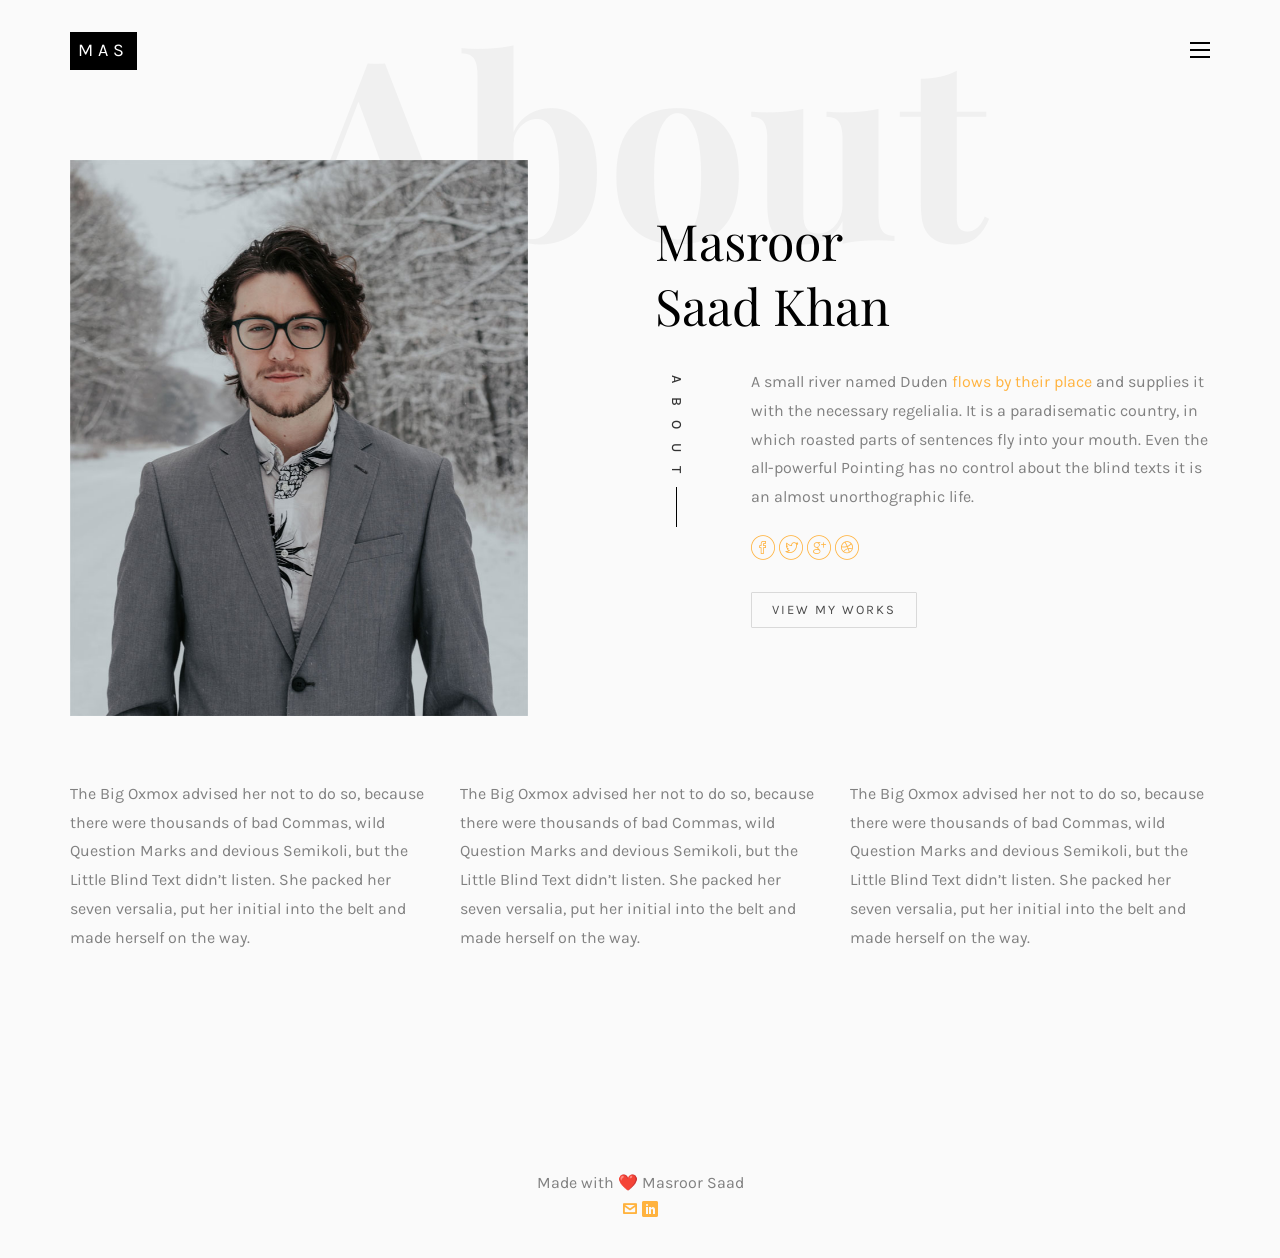
==== about.html @ 81127fff "message" ====
<!DOCTYPE HTML>
<html>
	<head>
	<meta charset="utf-8">
	<meta http-equiv="X-UA-Compatible" content="IE=edge">
	<title>Masroor Portfolio</title>
	<meta name="viewport" content="width=device-width, initial-scale=1">
	<meta name="description" content="" />
	<meta name="keywords" content="" />
	<meta name="author" content="" />

  <!-- Facebook and Twitter integration -->
	<meta property="og:title" content=""/>
	<meta property="og:image" content=""/>
	<meta property="og:url" content=""/>
	<meta property="og:site_name" content=""/>
	<meta property="og:description" content=""/>
	<meta name="twitter:title" content="" />
	<meta name="twitter:image" content="" />
	<meta name="twitter:url" content="" />
	<meta name="twitter:card" content="" />

	<!-- Place favicon.ico and apple-touch-icon.png in the root directory -->
	<link rel="shortcut icon" href="favicon.ico">

	<link href="https://fonts.googleapis.com/css?family=Karla:400,700" rel="stylesheet">
	<link href="https://fonts.googleapis.com/css?family=Playfair+Display:400,400i,700" rel="stylesheet">
	
	<!-- Animate.css -->
	<link rel="stylesheet" href="css/animate.css">
	<!-- Icomoon Icon Fonts-->
	<link rel="stylesheet" href="css/icomoon.css">
	<!-- Bootstrap  -->
	<link rel="stylesheet" href="css/bootstrap.css">
	<!-- Owl Carousel -->
	<link rel="stylesheet" href="css/owl.carousel.min.css">
	<link rel="stylesheet" href="css/owl.theme.default.min.css">
	<!-- Magnific Popup -->
	<link rel="stylesheet" href="css/magnific-popup.css">

	<link rel="stylesheet" href="css/style.css">


	<!-- Modernizr JS -->
	<script src="js/modernizr-2.6.2.min.js"></script>
	<!-- FOR IE9 below -->
	<!--[if lt IE 9]>
	<script src="js/respond.min.js"></script>
	<![endif]-->

	</head>
	<body>

	<my-navbar></my-navbar>


	
	<div id="colorlib-page">

		<div id="colorlib-about">
			<div class="container">
				<div class="row text-center">
					<h2 class="bold">About</h2>
				</div>
				<div class="row row-padded-bottom">
					<div class="col-md-5 animate-box">
						<img class="img-responsive about-img" src="images/about.jpg" alt="html5 bootstrap template by colorlib.com">
					</div>
					<div class="col-md-6 col-md-push-1 animate-box">
						<div class="about-desc">
							<h2><span>Masroor</span><span>Saad Khan</span></h2>
							<div class="desc">
								<div class="rotate">
									<h2 class="heading">About</h2>
								</div>
								<p>A small river named Duden <a href="#">flows by their place</a> and supplies it with the necessary regelialia. It is a paradisematic country, in which roasted parts of sentences fly into your mouth. Even the all-powerful Pointing has no control about the blind texts it is an almost unorthographic life.</p>
								<p class="colorlib-social-icons">
									<a href="#"><i class="icon-facebook4"></i></a>
									<a href="#"><i class="icon-twitter3"></i></a>
									<a href="#"><i class="icon-googleplus"></i></a>
									<a href="#"><i class="icon-dribbble2"></i></a>
								</p>
								<p><a href="work.html" class="btn btn-primary btn-outline">View My Works</a></p>
							</div>
						</div>
					</div>
				</div>
				<div class="row">
					<div class="col-md-4 animate-box">
						<p>The Big Oxmox advised her not to do so, because there were thousands of bad Commas, wild Question Marks and devious Semikoli, but the Little Blind Text didn’t listen. She packed her seven versalia, put her initial into the belt and made herself on the way.</p>
					</div>
					<div class="col-md-4 animate-box">
						<p>The Big Oxmox advised her not to do so, because there were thousands of bad Commas, wild Question Marks and devious Semikoli, but the Little Blind Text didn’t listen. She packed her seven versalia, put her initial into the belt and made herself on the way.</p>
					</div>
					<div class="col-md-4 animate-box">
						<p>The Big Oxmox advised her not to do so, because there were thousands of bad Commas, wild Question Marks and devious Semikoli, but the Little Blind Text didn’t listen. She packed her seven versalia, put her initial into the belt and made herself on the way.</p>
					</div>
				</div>
			</div>
		</div>


	
	</div>
	<my-footer></my-footer>

	<!-- jQuery -->
	<script src="js/jquery.min.js"></script>
	<!-- jQuery Easing -->
	<script src="js/jquery.easing.1.3.js"></script>
	<!-- Bootstrap -->
	<script src="js/bootstrap.min.js"></script>
	<!-- Waypoints -->
	<script src="js/jquery.waypoints.min.js"></script>
	<!-- Owl Carousel -->
	<script src="js/owl.carousel.min.js"></script>
	<!-- Magnific Popup -->
	<script src="js/jquery.magnific-popup.min.js"></script>
	<script src="js/magnific-popup-options.js"></script>

	<!-- Main JS (Do not remove) -->
	<script src="js/main.js"></script>
	<script src="js/footer.js"></script>
	<script src="js/navbar.js"></script>

	</body>
</html>
---- css/icomoon.css ----
@font-face {
  font-family: 'icomoon';
  src:  url('fonts/icomoon.eot?tmere9');
  src:  url('fonts/icomoon.eot?tmere9#iefix') format('embedded-opentype'),
    url('fonts/icomoon.ttf?tmere9') format('truetype'),
    url('fonts/icomoon.woff?tmere9') format('woff'),
    url('fonts/icomoon.svg?tmere9#icomoon') format('svg');
  font-weight: normal;
  font-style: normal;
}

[class^="icon-"], [class*=" icon-"] {
  /* use !important to prevent issues with browser extensions that change fonts */
  font-family: 'icomoon' !important;
  speak: none;
  font-style: normal;
  font-weight: normal;
  font-variant: normal;
  text-transform: none;
  line-height: 1;

  /* Better Font Rendering =========== */
  -webkit-font-smoothing: antialiased;
  -moz-osx-font-smoothing: grayscale;
}

.icon-activity:before {
  content: "\e900";
}
.icon-airplay:before {
  content: "\e901";
}
.icon-alert-circle:before {
  content: "\e902";
}
.icon-alert-octagon:before {
  content: "\e903";
}
.icon-alert-triangle:before {
  content: "\e904";
}
.icon-align-center:before {
  content: "\e905";
}
.icon-align-justify:before {
  content: "\e906";
}
.icon-align-left:before {
  content: "\e907";
}
.icon-align-right:before {
  content: "\e908";
}
.icon-anchor:before {
  content: "\e909";
}
.icon-aperture:before {
  content: "\e90a";
}
.icon-arrow-down3:before {
  content: "\e90b";
}
.icon-arrow-down-circle:before {
  content: "\e90c";
}
.icon-arrow-down-left3:before {
  content: "\e90d";
}
.icon-arrow-down-right3:before {
  content: "\e90e";
}
.icon-arrow-left3:before {
  content: "\e90f";
}
.icon-arrow-left-circle:before {
  content: "\e910";
}
.icon-arrow-right3:before {
  content: "\e911";
}
.icon-arrow-right-circle:before {
  content: "\e912";
}
.icon-arrow-up3:before {
  content: "\e913";
}
.icon-arrow-up-circle:before {
  content: "\e914";
}
.icon-arrow-up-left3:before {
  content: "\e915";
}
.icon-arrow-up-right3:before {
  content: "\e916";
}
.icon-at-sign:before {
  content: "\e917";
}
.icon-award:before {
  content: "\e918";
}
.icon-bar-chart:before {
  content: "\e919";
}
.icon-bar-chart-2:before {
  content: "\e91a";
}
.icon-battery:before {
  content: "\e91b";
}
.icon-battery-charging:before {
  content: "\e91c";
}
.icon-bell2:before {
  content: "\e91d";
}
.icon-bell-off:before {
  content: "\e91e";
}
.icon-bluetooth:before {
  content: "\e91f";
}
.icon-bold2:before {
  content: "\e920";
}
.icon-book2:before {
  content: "\e921";
}
.icon-book-open:before {
  content: "\e922";
}
.icon-bookmark2:before {
  content: "\e923";
}
.icon-box:before {
  content: "\e924";
}
.icon-briefcase2:before {
  content: "\e925";
}
.icon-calendar2:before {
  content: "\e926";
}
.icon-camera2:before {
  content: "\e927";
}
.icon-camera-off:before {
  content: "\e928";
}
.icon-cast:before {
  content: "\e929";
}
.icon-check:before {
  content: "\e92a";
}
.icon-check-circle:before {
  content: "\e92b";
}
.icon-check-square:before {
  content: "\e92c";
}
.icon-chevron-down:before {
  content: "\e92d";
}
.icon-chevron-left:before {
  content: "\e92e";
}
.icon-chevron-right:before {
  content: "\e92f";
}
.icon-chevron-up:before {
  content: "\e930";
}
.icon-chevrons-down:before {
  content: "\e931";
}
.icon-chevrons-left:before {
  content: "\e932";
}
.icon-chevrons-right:before {
  content: "\e933";
}
.icon-chevrons-up:before {
  content: "\e934";
}
.icon-chrome2:before {
  content: "\e935";
}
.icon-circle:before {
  content: "\e936";
}
.icon-clipboard2:before {
  content: "\e937";
}
.icon-clock3:before {
  content: "\e938";
}
.icon-cloud2:before {
  content: "\e939";
}
.icon-cloud-drizzle:before {
  content: "\e93a";
}
.icon-cloud-lightning:before {
  content: "\e93b";
}
.icon-cloud-off:before {
  content: "\e93c";
}
.icon-cloud-rain:before {
  content: "\e93d";
}
.icon-cloud-snow:before {
  content: "\e93e";
}
.icon-code:before {
  content: "\e93f";
}
.icon-codepen2:before {
  content: "\e940";
}
.icon-command2:before {
  content: "\e941";
}
.icon-compass3:before {
  content: "\e942";
}
.icon-copy2:before {
  content: "\e943";
}
.icon-corner-down-left:before {
  content: "\e944";
}
.icon-corner-down-right:before {
  content: "\e945";
}
.icon-corner-left-down:before {
  content: "\e946";
}
.icon-corner-left-up:before {
  content: "\e947";
}
.icon-corner-right-down:before {
  content: "\e948";
}
.icon-corner-right-up:before {
  content: "\e949";
}
.icon-corner-up-left:before {
  content: "\e94a";
}
.icon-corner-up-right:before {
  content: "\e94b";
}
.icon-cpu:before {
  content: "\e94c";
}
.icon-credit-card2:before {
  content: "\e94d";
}
.icon-crop2:before {
  content: "\e94e";
}
.icon-crosshair:before {
  content: "\e94f";
}
.icon-database2:before {
  content: "\e950";
}
.icon-delete:before {
  content: "\e951";
}
.icon-disc:before {
  content: "\e952";
}
.icon-dollar-sign:before {
  content: "\e953";
}
.icon-download4:before {
  content: "\e954";
}
.icon-download-cloud:before {
  content: "\e955";
}
.icon-droplet2:before {
  content: "\e956";
}
.icon-edit:before {
  content: "\e957";
}
.icon-edit-2:before {
  content: "\e958";
}
.icon-edit-3:before {
  content: "\e959";
}
.icon-external-link:before {
  content: "\e95a";
}
.icon-eye2:before {
  content: "\e95b";
}
.icon-eye-off:before {
  content: "\e95c";
}
.icon-facebook3:before {
  content: "\e95d";
}
.icon-fast-forward:before {
  content: "\e95e";
}
.icon-feather:before {
  content: "\e95f";
}
.icon-file:before {
  content: "\e960";
}
.icon-file-minus:before {
  content: "\e961";
}
.icon-file-plus:before {
  content: "\e962";
}
.icon-file-text3:before {
  content: "\e963";
}
.icon-film2:before {
  content: "\e964";
}
.icon-filter2:before {
  content: "\e965";
}
.icon-flag2:before {
  content: "\e966";
}
.icon-folder2:before {
  content: "\e967";
}
.icon-folder-minus2:before {
  content: "\e968";
}
.icon-folder-plus2:before {
  content: "\e969";
}
.icon-git-branch:before {
  content: "\e96a";
}
.icon-git-commit:before {
  content: "\e96b";
}
.icon-git-merge:before {
  content: "\e96c";
}
.icon-git-pull-request:before {
  content: "\e96d";
}
.icon-github2:before {
  content: "\e96e";
}
.icon-gitlab:before {
  content: "\e96f";
}
.icon-globe:before {
  content: "\e970";
}
.icon-grid:before {
  content: "\e971";
}
.icon-hard-drive:before {
  content: "\e972";
}
.icon-hash:before {
  content: "\e973";
}
.icon-headphones2:before {
  content: "\e974";
}
.icon-heart2:before {
  content: "\e975";
}
.icon-help-circle:before {
  content: "\e976";
}
.icon-home4:before {
  content: "\e977";
}
.icon-image2:before {
  content: "\e978";
}
.icon-inbox:before {
  content: "\e979";
}
.icon-info2:before {
  content: "\e97a";
}
.icon-instagram2:before {
  content: "\e97b";
}
.icon-italic2:before {
  content: "\e97c";
}
.icon-layers:before {
  content: "\e97d";
}
.icon-layout:before {
  content: "\e97e";
}
.icon-life-buoy:before {
  content: "\e97f";
}
.icon-link2:before {
  content: "\e980";
}
.icon-link-2:before {
  content: "\e981";
}
.icon-linkedin3:before {
  content: "\e982";
}
.icon-list3:before {
  content: "\e983";
}
.icon-loader:before {
  content: "\e984";
}
.icon-lock2:before {
  content: "\e985";
}
.icon-log-in:before {
  content: "\e986";
}
.icon-log-out:before {
  content: "\e987";
}
.icon-mail5:before {
  content: "\e988";
}
.icon-map3:before {
  content: "\e989";
}
.icon-map-pin:before {
  content: "\e98a";
}
.icon-maximize:before {
  content: "\e98b";
}
.icon-maximize-2:before {
  content: "\e98c";
}
.icon-menu5:before {
  content: "\e98d";
}
.icon-message-circle:before {
  content: "\e98e";
}
.icon-message-square:before {
  content: "\e98f";
}
.icon-mic2:before {
  content: "\e990";
}
.icon-mic-off:before {
  content: "\e991";
}
.icon-minimize:before {
  content: "\e992";
}
.icon-minimize-2:before {
  content: "\e993";
}
.icon-minus2:before {
  content: "\e994";
}
.icon-minus-circle:before {
  content: "\e995";
}
.icon-minus-square:before {
  content: "\e996";
}
.icon-monitor:before {
  content: "\e997";
}
.icon-moon:before {
  content: "\e998";
}
.icon-more-horizontal:before {
  content: "\e999";
}
.icon-more-vertical:before {
  content: "\e99a";
}
.icon-move:before {
  content: "\e99b";
}
.icon-music2:before {
  content: "\e99c";
}
.icon-navigation:before {
  content: "\e99d";
}
.icon-navigation-2:before {
  content: "\e99e";
}
.icon-octagon:before {
  content: "\e99f";
}
.icon-package:before {
  content: "\e9a0";
}
.icon-paperclip:before {
  content: "\e9a1";
}
.icon-pause3:before {
  content: "\e9a2";
}
.icon-pause-circle:before {
  content: "\e9a3";
}
.icon-percent:before {
  content: "\e9a4";
}
.icon-phone2:before {
  content: "\e9a5";
}
.icon-phone-call:before {
  content: "\e9a6";
}
.icon-phone-forwarded:before {
  content: "\e9a7";
}
.icon-phone-incoming:before {
  content: "\e9a8";
}
.icon-phone-missed:before {
  content: "\e9a9";
}
.icon-phone-off:before {
  content: "\e9aa";
}
.icon-phone-outgoing:before {
  content: "\e9ab";
}
.icon-pie-chart2:before {
  content: "\e9ac";
}
.icon-play4:before {
  content: "\e9ad";
}
.icon-play-circle:before {
  content: "\e9ae";
}
.icon-plus2:before {
  content: "\e9af";
}
.icon-plus-circle:before {
  content: "\e9b0";
}
.icon-plus-square:before {
  content: "\e9b1";
}
.icon-pocket:before {
  content: "\e9b2";
}
.icon-power2:before {
  content: "\e9b3";
}
.icon-printer2:before {
  content: "\e9b4";
}
.icon-radio:before {
  content: "\e9b5";
}
.icon-refresh-ccw:before {
  content: "\e9b6";
}
.icon-refresh-cw:before {
  content: "\e9b7";
}
.icon-repeat:before {
  content: "\e9b8";
}
.icon-rewind:before {
  content: "\e9b9";
}
.icon-rotate-ccw:before {
  content: "\e9ba";
}
.icon-rotate-cw:before {
  content: "\e9bb";
}
.icon-rss3:before {
  content: "\e9bc";
}
.icon-save:before {
  content: "\e9bd";
}
.icon-scissors2:before {
  content: "\e9be";
}
.icon-search2:before {
  content: "\e9bf";
}
.icon-send:before {
  content: "\e9c0";
}
.icon-server:before {
  content: "\e9c1";
}
.icon-settings:before {
  content: "\e9c2";
}
.icon-share3:before {
  content: "\e9c3";
}
.icon-share-2:before {
  content: "\e9c4";
}
.icon-shield2:before {
  content: "\e9c5";
}
.icon-shield-off:before {
  content: "\e9c6";
}
.icon-shopping-bag:before {
  content: "\e9c7";
}
.icon-shopping-cart:before {
  content: "\e9c8";
}
.icon-shuffle2:before {
  content: "\e9c9";
}
.icon-sidebar:before {
  content: "\e9ca";
}
.icon-skip-back:before {
  content: "\e9cb";
}
.icon-skip-forward:before {
  content: "\e9cc";
}
.icon-slack:before {
  content: "\e9cd";
}
.icon-slash:before {
  content: "\e9ce";
}
.icon-sliders:before {
  content: "\e9cf";
}
.icon-smartphone:before {
  content: "\e9d0";
}
.icon-speaker:before {
  content: "\e9d1";
}
.icon-square:before {
  content: "\e9d2";
}
.icon-star:before {
  content: "\e9d3";
}
.icon-stop-circle:before {
  content: "\e9d4";
}
.icon-sun2:before {
  content: "\e9d5";
}
.icon-sunrise:before {
  content: "\e9d6";
}
.icon-sunset:before {
  content: "\e9d7";
}
.icon-tablet2:before {
  content: "\e9d8";
}
.icon-tag:before {
  content: "\e9d9";
}
.icon-target2:before {
  content: "\e9da";
}
.icon-terminal2:before {
  content: "\e9db";
}
.icon-thermometer:before {
  content: "\e9dc";
}
.icon-thumbs-down:before {
  content: "\e9dd";
}
.icon-thumbs-up:before {
  content: "\e9de";
}
.icon-toggle-left:before {
  content: "\e9df";
}
.icon-toggle-right:before {
  content: "\e9e0";
}
.icon-trash:before {
  content: "\e9e1";
}
.icon-trash-2:before {
  content: "\e9e2";
}
.icon-trending-down:before {
  content: "\e9e3";
}
.icon-trending-up:before {
  content: "\e9e4";
}
.icon-triangle:before {
  content: "\e9e5";
}
.icon-truck2:before {
  content: "\e9e6";
}
.icon-tv2:before {
  content: "\e9e7";
}
.icon-twitter2:before {
  content: "\e9e8";
}
.icon-type:before {
  content: "\e9e9";
}
.icon-umbrella:before {
  content: "\e9ea";
}
.icon-underline2:before {
  content: "\e9eb";
}
.icon-unlock:before {
  content: "\e9ec";
}
.icon-upload4:before {
  content: "\e9ed";
}
.icon-upload-cloud:before {
  content: "\e9ee";
}
.icon-user2:before {
  content: "\e9ef";
}
.icon-user-check2:before {
  content: "\e9f0";
}
.icon-user-minus2:before {
  content: "\e9f1";
}
.icon-user-plus2:before {
  content: "\e9f2";
}
.icon-user-x:before {
  content: "\e9f3";
}
.icon-users2:before {
  content: "\e9f4";
}
.icon-video:before {
  content: "\e9f5";
}
.icon-video-off:before {
  content: "\e9f6";
}
.icon-voicemail:before {
  content: "\e9f7";
}
.icon-volume:before {
  content: "\e9f8";
}
.icon-volume-1:before {
  content: "\e9f9";
}
.icon-volume-2:before {
  content: "\e9fa";
}
.icon-volume-x:before {
  content: "\e9fb";
}
.icon-watch:before {
  content: "\e9fc";
}
.icon-wifi:before {
  content: "\e9fd";
}
.icon-wifi-off:before {
  content: "\e9fe";
}
.icon-wind:before {
  content: "\e9ff";
}
.icon-x:before {
  content: "\ea00";
}
.icon-x-circle:before {
  content: "\ea01";
}
.icon-x-square:before {
  content: "\ea02";
}
.icon-zap:before {
  content: "\ea03";
}
.icon-zap-off:before {
  content: "\ea04";
}
.icon-zoom-in2:before {
  content: "\ea05";
}
.icon-zoom-out2:before {
  content: "\ea06";
}
.icon-times:before {
  content: "\ea07";
}
.icon-tick:before {
  content: "\ea08";
}
.icon-plus3:before {
  content: "\ea09";
}
.icon-minus3:before {
  content: "\ea0a";
}
.icon-equals:before {
  content: "\ea0b";
}
.icon-divide:before {
  content: "\ea0c";
}
.icon-chevron-right2:before {
  content: "\ea0d";
}
.icon-chevron-left2:before {
  content: "\ea0e";
}
.icon-arrow-right-thick:before {
  content: "\ea0f";
}
.icon-arrow-left-thick:before {
  content: "\ea10";
}
.icon-th-small:before {
  content: "\ea11";
}
.icon-th-menu:before {
  content: "\ea12";
}
.icon-th-list:before {
  content: "\ea13";
}
.icon-th-large:before {
  content: "\ea14";
}
.icon-home5:before {
  content: "\ea15";
}
.icon-arrow-forward:before {
  content: "\ea16";
}
.icon-arrow-back:before {
  content: "\ea17";
}
.icon-rss4:before {
  content: "\ea18";
}
.icon-location3:before {
  content: "\ea19";
}
.icon-link3:before {
  content: "\ea1a";
}
.icon-image3:before {
  content: "\ea1b";
}
.icon-arrow-up-thick:before {
  content: "\ea1c";
}
.icon-arrow-down-thick:before {
  content: "\ea1d";
}
.icon-starburst:before {
  content: "\ea1e";
}
.icon-starburst-outline:before {
  content: "\ea1f";
}
.icon-star2:before {
  content: "\ea20";
}
.icon-flow-children:before {
  content: "\ea21";
}
.icon-export:before {
  content: "\ea22";
}
.icon-delete2:before {
  content: "\ea23";
}
.icon-delete-outline:before {
  content: "\ea24";
}
.icon-cloud-storage:before {
  content: "\ea25";
}
.icon-wi-fi:before {
  content: "\ea26";
}
.icon-heart3:before {
  content: "\ea27";
}
.icon-flash:before {
  content: "\ea28";
}
.icon-cancel:before {
  content: "\ea29";
}
.icon-backspace:before {
  content: "\ea2a";
}
.icon-attachment2:before {
  content: "\ea2b";
}
.icon-arrow-move:before {
  content: "\ea2c";
}
.icon-warning2:before {
  content: "\ea2d";
}
.icon-user3:before {
  content: "\ea2e";
}
.icon-radar:before {
  content: "\ea2f";
}
.icon-lock-open:before {
  content: "\ea30";
}
.icon-lock-closed:before {
  content: "\ea31";
}
.icon-location-arrow:before {
  content: "\ea32";
}
.icon-info3:before {
  content: "\ea33";
}
.icon-user-delete:before {
  content: "\ea34";
}
.icon-user-add:before {
  content: "\ea35";
}
.icon-media-pause:before {
  content: "\ea36";
}
.icon-group:before {
  content: "\ea37";
}
.icon-chart-pie:before {
  content: "\ea38";
}
.icon-chart-line:before {
  content: "\ea39";
}
.icon-chart-bar:before {
  content: "\ea3a";
}
.icon-chart-area:before {
  content: "\ea3b";
}
.icon-video2:before {
  content: "\ea3c";
}
.icon-point-of-interest:before {
  content: "\ea3d";
}
.icon-infinity:before {
  content: "\ea3e";
}
.icon-globe2:before {
  content: "\ea3f";
}
.icon-eye3:before {
  content: "\ea40";
}
.icon-cog2:before {
  content: "\ea41";
}
.icon-camera3:before {
  content: "\ea42";
}
.icon-upload5:before {
  content: "\ea43";
}
.icon-scissors3:before {
  content: "\ea44";
}
.icon-refresh:before {
  content: "\ea45";
}
.icon-pin:before {
  content: "\ea46";
}
.icon-key3:before {
  content: "\ea47";
}
.icon-info-large:before {
  content: "\ea48";
}
.icon-eject2:before {
  content: "\ea49";
}
.icon-download5:before {
  content: "\ea4a";
}
.icon-zoom:before {
  content: "\ea4b";
}
.icon-zoom-out3:before {
  content: "\ea4c";
}
.icon-zoom-in3:before {
  content: "\ea4d";
}
.icon-sort-numerically:before {
  content: "\ea4e";
}
.icon-sort-alphabetically:before {
  content: "\ea4f";
}
.icon-input-checked:before {
  content: "\ea50";
}
.icon-calender:before {
  content: "\ea51";
}
.icon-world:before {
  content: "\ea52";
}
.icon-notes:before {
  content: "\ea53";
}
.icon-code2:before {
  content: "\ea54";
}
.icon-arrow-sync:before {
  content: "\ea55";
}
.icon-arrow-shuffle:before {
  content: "\ea56";
}
.icon-arrow-repeat:before {
  content: "\ea57";
}
.icon-arrow-minimise:before {
  content: "\ea58";
}
.icon-arrow-maximise:before {
  content: "\ea59";
}
.icon-arrow-loop:before {
  content: "\ea5a";
}
.icon-anchor2:before {
  content: "\ea5b";
}
.icon-spanner:before {
  content: "\ea5c";
}
.icon-puzzle:before {
  content: "\ea5d";
}
.icon-power3:before {
  content: "\ea5e";
}
.icon-plane:before {
  content: "\ea5f";
}
.icon-pi:before {
  content: "\ea60";
}
.icon-phone3:before {
  content: "\ea61";
}
.icon-microphone:before {
  content: "\ea62";
}
.icon-media-rewind:before {
  content: "\ea63";
}
.icon-flag3:before {
  content: "\ea64";
}
.icon-adjust-brightness:before {
  content: "\ea65";
}
.icon-waves:before {
  content: "\ea66";
}
.icon-social-twitter:before {
  content: "\ea67";
}
.icon-social-facebook:before {
  content: "\ea68";
}
.icon-social-dribbble:before {
  content: "\ea69";
}
.icon-media-stop:before {
  content: "\ea6a";
}
.icon-media-record:before {
  content: "\ea6b";
}
.icon-media-play:before {
  content: "\ea6c";
}
.icon-media-fast-forward:before {
  content: "\ea6d";
}
.icon-media-eject:before {
  content: "\ea6e";
}
.icon-social-vimeo:before {
  content: "\ea6f";
}
.icon-social-tumbler:before {
  content: "\ea70";
}
.icon-social-skype:before {
  content: "\ea71";
}
.icon-social-pinterest:before {
  content: "\ea72";
}
.icon-social-linkedin:before {
  content: "\ea73";
}
.icon-social-last-fm:before {
  content: "\ea74";
}
.icon-social-github:before {
  content: "\ea75";
}
.icon-social-flickr:before {
  content: "\ea76";
}
.icon-at:before {
  content: "\ea77";
}
.icon-times-outline:before {
  content: "\ea78";
}
.icon-plus-outline:before {
  content: "\ea79";
}
.icon-minus-outline:before {
  content: "\ea7a";
}
.icon-tick-outline:before {
  content: "\ea7b";
}
.icon-th-large-outline:before {
  content: "\ea7c";
}
.icon-equals-outline:before {
  content: "\ea7d";
}
.icon-divide-outline:before {
  content: "\ea7e";
}
.icon-chevron-right-outline:before {
  content: "\ea7f";
}
.icon-chevron-left-outline:before {
  content: "\ea80";
}
.icon-arrow-right-outline:before {
  content: "\ea81";
}
.icon-arrow-left-outline:before {
  content: "\ea82";
}
.icon-th-small-outline:before {
  content: "\ea83";
}
.icon-th-menu-outline:before {
  content: "\ea84";
}
.icon-th-list-outline:before {
  content: "\ea85";
}
.icon-news:before {
  content: "\ea86";
}
.icon-home-outline:before {
  content: "\ea87";
}
.icon-arrow-up-outline:before {
  content: "\ea88";
}
.icon-arrow-forward-outline:before {
  content: "\ea89";
}
.icon-arrow-down-outline:before {
  content: "\ea8a";
}
.icon-arrow-back-outline:before {
  content: "\ea8b";
}
.icon-trash2:before {
  content: "\ea8c";
}
.icon-rss-outline:before {
  content: "\ea8d";
}
.icon-message:before {
  content: "\ea8e";
}
.icon-location-outline:before {
  content: "\ea8f";
}
.icon-link-outline:before {
  content: "\ea90";
}
.icon-image-outline:before {
  content: "\ea91";
}
.icon-export-outline:before {
  content: "\ea92";
}
.icon-cross2:before {
  content: "\ea93";
}
.icon-wi-fi-outline:before {
  content: "\ea94";
}
.icon-star-outline:before {
  content: "\ea95";
}
.icon-media-pause-outline:before {
  content: "\ea96";
}
.icon-mail6:before {
  content: "\ea97";
}
.icon-heart-outline:before {
  content: "\ea98";
}
.icon-flash-outline:before {
  content: "\ea99";
}
.icon-cancel-outline:before {
  content: "\ea9a";
}
.icon-beaker:before {
  content: "\ea9b";
}
.icon-arrow-move-outline:before {
  content: "\ea9c";
}
.icon-watch2:before {
  content: "\ea9d";
}
.icon-warning-outline:before {
  content: "\ea9e";
}
.icon-time:before {
  content: "\ea9f";
}
.icon-radar-outline:before {
  content: "\eaa0";
}
.icon-lock-open-outline:before {
  content: "\eaa1";
}
.icon-location-arrow-outline:before {
  content: "\eaa2";
}
.icon-info-outline:before {
  content: "\eaa3";
}
.icon-backspace-outline:before {
  content: "\eaa4";
}
.icon-attachment-outline:before {
  content: "\eaa5";
}
.icon-user-outline:before {
  content: "\eaa6";
}
.icon-user-delete-outline:before {
  content: "\eaa7";
}
.icon-user-add-outline:before {
  content: "\eaa8";
}
.icon-lock-closed-outline:before {
  content: "\eaa9";
}
.icon-group-outline:before {
  content: "\eaaa";
}
.icon-chart-pie-outline:before {
  content: "\eaab";
}
.icon-chart-line-outline:before {
  content: "\eaac";
}
.icon-chart-bar-outline:before {
  content: "\eaad";
}
.icon-chart-area-outline:before {
  content: "\eaae";
}
.icon-video-outline:before {
  content: "\eaaf";
}
.icon-point-of-interest-outline:before {
  content: "\eab0";
}
.icon-map4:before {
  content: "\eab1";
}
.icon-key-outline:before {
  content: "\eab2";
}
.icon-infinity-outline:before {
  content: "\eab3";
}
.icon-globe-outline:before {
  content: "\eab4";
}
.icon-eye-outline:before {
  content: "\eab5";
}
.icon-cog-outline:before {
  content: "\eab6";
}
.icon-camera-outline:before {
  content: "\eab7";
}
.icon-upload-outline:before {
  content: "\eab8";
}
.icon-support:before {
  content: "\eab9";
}
.icon-scissors-outline:before {
  content: "\eaba";
}
.icon-refresh-outline:before {
  content: "\eabb";
}
.icon-info-large-outline:before {
  content: "\eabc";
}
.icon-eject-outline:before {
  content: "\eabd";
}
.icon-download-outline:before {
  content: "\eabe";
}
.icon-battery-mid:before {
  content: "\eabf";
}
.icon-battery-low:before {
  content: "\eac0";
}
.icon-battery-high:before {
  content: "\eac1";
}
.icon-zoom-outline:before {
  content: "\eac2";
}
.icon-zoom-out-outline:before {
  content: "\eac3";
}
.icon-zoom-in-outline:before {
  content: "\eac4";
}
.icon-tag2:before {
  content: "\eac5";
}
.icon-tabs-outline:before {
  content: "\eac6";
}
.icon-pin-outline:before {
  content: "\eac7";
}
.icon-message-typing:before {
  content: "\eac8";
}
.icon-directions:before {
  content: "\eac9";
}
.icon-battery-full:before {
  content: "\eaca";
}
.icon-battery-charge:before {
  content: "\eacb";
}
.icon-pipette:before {
  content: "\eacc";
}
.icon-pencil3:before {
  content: "\eacd";
}
.icon-folder3:before {
  content: "\eace";
}
.icon-folder-delete:before {
  content: "\eacf";
}
.icon-folder-add:before {
  content: "\ead0";
}
.icon-edit2:before {
  content: "\ead1";
}
.icon-document:before {
  content: "\ead2";
}
.icon-document-delete:before {
  content: "\ead3";
}
.icon-document-add:before {
  content: "\ead4";
}
.icon-brush:before {
  content: "\ead5";
}
.icon-thumbs-up2:before {
  content: "\ead6";
}
.icon-thumbs-down2:before {
  content: "\ead7";
}
.icon-pen2:before {
  content: "\ead8";
}
.icon-sort-numerically-outline:before {
  content: "\ead9";
}
.icon-sort-alphabetically-outline:before {
  content: "\eada";
}
.icon-social-last-fm-circular:before {
  content: "\eadb";
}
.icon-social-github-circular:before {
  content: "\eadc";
}
.icon-compass4:before {
  content: "\eadd";
}
.icon-bookmark3:before {
  content: "\eade";
}
.icon-input-checked-outline:before {
  content: "\eadf";
}
.icon-code-outline:before {
  content: "\eae0";
}
.icon-calender-outline:before {
  content: "\eae1";
}
.icon-business-card:before {
  content: "\eae2";
}
.icon-arrow-up4:before {
  content: "\eae3";
}
.icon-arrow-sync-outline:before {
  content: "\eae4";
}
.icon-arrow-right4:before {
  content: "\eae5";
}
.icon-arrow-repeat-outline:before {
  content: "\eae6";
}
.icon-arrow-loop-outline:before {
  content: "\eae7";
}
.icon-arrow-left4:before {
  content: "\eae8";
}
.icon-flow-switch:before {
  content: "\eae9";
}
.icon-flow-parallel:before {
  content: "\eaea";
}
.icon-flow-merge:before {
  content: "\eaeb";
}
.icon-document-text:before {
  content: "\eaec";
}
.icon-clipboard3:before {
  content: "\eaed";
}
.icon-calculator2:before {
  content: "\eaee";
}
.icon-arrow-minimise-outline:before {
  content: "\eaef";
}
.icon-arrow-maximise-outline:before {
  content: "\eaf0";
}
.icon-arrow-down4:before {
  content: "\eaf1";
}
.icon-gift2:before {
  content: "\eaf2";
}
.icon-film3:before {
  content: "\eaf3";
}
.icon-database3:before {
  content: "\eaf4";
}
.icon-bell3:before {
  content: "\eaf5";
}
.icon-anchor-outline:before {
  content: "\eaf6";
}
.icon-adjust-contrast:before {
  content: "\eaf7";
}
.icon-world-outline:before {
  content: "\eaf8";
}
.icon-shopping-bag2:before {
  content: "\eaf9";
}
.icon-power-outline:before {
  content: "\eafa";
}
.icon-notes-outline:before {
  content: "\eafb";
}
.icon-device-tablet:before {
  content: "\eafc";
}
.icon-device-phone:before {
  content: "\eafd";
}
.icon-device-laptop:before {
  content: "\eafe";
}
.icon-device-desktop:before {
  content: "\eaff";
}
.icon-briefcase3:before {
  content: "\eb00";
}
.icon-stopwatch2:before {
  content: "\eb01";
}
.icon-spanner-outline:before {
  content: "\eb02";
}
.icon-puzzle-outline:before {
  content: "\eb03";
}
.icon-printer3:before {
  content: "\eb04";
}
.icon-pi-outline:before {
  content: "\eb05";
}
.icon-lightbulb:before {
  content: "\eb06";
}
.icon-flag-outline:before {
  content: "\eb07";
}
.icon-contacts:before {
  content: "\eb08";
}
.icon-archive:before {
  content: "\eb09";
}
.icon-weather-stormy:before {
  content: "\eb0a";
}
.icon-weather-shower:before {
  content: "\eb0b";
}
.icon-weather-partly-sunny:before {
  content: "\eb0c";
}
.icon-weather-downpour:before {
  content: "\eb0d";
}
.icon-weather-cloudy:before {
  content: "\eb0e";
}
.icon-plane-outline:before {
  content: "\eb0f";
}
.icon-phone-outline:before {
  content: "\eb10";
}
.icon-microphone-outline:before {
  content: "\eb11";
}
.icon-weather-windy:before {
  content: "\eb12";
}
.icon-weather-windy-cloudy:before {
  content: "\eb13";
}
.icon-weather-sunny:before {
  content: "\eb14";
}
.icon-weather-snow:before {
  content: "\eb15";
}
.icon-weather-night:before {
  content: "\eb16";
}
.icon-media-stop-outline:before {
  content: "\eb17";
}
.icon-media-rewind-outline:before {
  content: "\eb18";
}
.icon-media-record-outline:before {
  content: "\eb19";
}
.icon-media-play-outline:before {
  content: "\eb1a";
}
.icon-media-fast-forward-outline:before {
  content: "\eb1b";
}
.icon-media-eject-outline:before {
  content: "\eb1c";
}
.icon-wine:before {
  content: "\eb1d";
}
.icon-waves-outline:before {
  content: "\eb1e";
}
.icon-ticket2:before {
  content: "\eb1f";
}
.icon-tags:before {
  content: "\eb20";
}
.icon-plug:before {
  content: "\eb21";
}
.icon-headphones3:before {
  content: "\eb22";
}
.icon-credit-card3:before {
  content: "\eb23";
}
.icon-coffee:before {
  content: "\eb24";
}
.icon-book3:before {
  content: "\eb25";
}
.icon-beer:before {
  content: "\eb26";
}
.icon-volume2:before {
  content: "\eb27";
}
.icon-volume-up:before {
  content: "\eb28";
}
.icon-volume-mute3:before {
  content: "\eb29";
}
.icon-volume-down:before {
  content: "\eb2a";
}
.icon-social-vimeo-circular:before {
  content: "\eb2b";
}
.icon-social-twitter-circular:before {
  content: "\eb2c";
}
.icon-social-pinterest-circular:before {
  content: "\eb2d";
}
.icon-social-linkedin-circular:before {
  content: "\eb2e";
}
.icon-social-facebook-circular:before {
  content: "\eb2f";
}
.icon-social-dribbble-circular:before {
  content: "\eb30";
}
.icon-tree2:before {
  content: "\eb31";
}
.icon-thermometer2:before {
  content: "\eb32";
}
.icon-social-tumbler-circular:before {
  content: "\eb33";
}
.icon-social-skype-outline:before {
  content: "\eb34";
}
.icon-social-flickr-circular:before {
  content: "\eb35";
}
.icon-social-at-circular:before {
  content: "\eb36";
}
.icon-shopping-cart2:before {
  content: "\eb37";
}
.icon-messages:before {
  content: "\eb38";
}
.icon-leaf2:before {
  content: "\eb39";
}
.icon-feather2:before {
  content: "\eb3a";
}
.icon-box2:before {
  content: "\eb3b";
}
.icon-write:before {
  content: "\eb3c";
}
.icon-clock4:before {
  content: "\eb3d";
}
.icon-reply2:before {
  content: "\eb3e";
}
.icon-reply-all:before {
  content: "\eb3f";
}
.icon-forward4:before {
  content: "\eb40";
}
.icon-flag4:before {
  content: "\eb41";
}
.icon-search3:before {
  content: "\eb42";
}
.icon-trash3:before {
  content: "\eb43";
}
.icon-envelope:before {
  content: "\eb44";
}
.icon-bubble3:before {
  content: "\eb45";
}
.icon-bubbles5:before {
  content: "\eb46";
}
.icon-user4:before {
  content: "\eb47";
}
.icon-users3:before {
  content: "\eb48";
}
.icon-cloud3:before {
  content: "\eb49";
}
.icon-download6:before {
  content: "\eb4a";
}
.icon-upload6:before {
  content: "\eb4b";
}
.icon-rain:before {
  content: "\eb4c";
}
.icon-sun3:before {
  content: "\eb4d";
}
.icon-moon2:before {
  content: "\eb4e";
}
.icon-bell4:before {
  content: "\eb4f";
}
.icon-folder4:before {
  content: "\eb50";
}
.icon-pin2:before {
  content: "\eb51";
}
.icon-sound:before {
  content: "\eb52";
}
.icon-microphone2:before {
  content: "\eb53";
}
.icon-camera4:before {
  content: "\eb54";
}
.icon-image4:before {
  content: "\eb55";
}
.icon-cog3:before {
  content: "\eb56";
}
.icon-calendar3:before {
  content: "\eb57";
}
.icon-book4:before {
  content: "\eb58";
}
.icon-map-marker:before {
  content: "\eb59";
}
.icon-store:before {
  content: "\eb5a";
}
.icon-support2:before {
  content: "\eb5b";
}
.icon-tag3:before {
  content: "\eb5c";
}
.icon-heart4:before {
  content: "\eb5d";
}
.icon-video-camera2:before {
  content: "\eb5e";
}
.icon-trophy2:before {
  content: "\eb5f";
}
.icon-cart2:before {
  content: "\eb60";
}
.icon-eye4:before {
  content: "\eb61";
}
.icon-cancel2:before {
  content: "\eb62";
}
.icon-chart:before {
  content: "\eb63";
}
.icon-target3:before {
  content: "\eb64";
}
.icon-printer4:before {
  content: "\eb65";
}
.icon-location4:before {
  content: "\eb66";
}
.icon-bookmark4:before {
  content: "\eb67";
}
.icon-monitor2:before {
  content: "\eb68";
}
.icon-cross3:before {
  content: "\eb69";
}
.icon-plus4:before {
  content: "\eb6a";
}
.icon-left:before {
  content: "\eb6b";
}
.icon-up:before {
  content: "\eb6c";
}
.icon-browser:before {
  content: "\eb6d";
}
.icon-windows2:before {
  content: "\eb6e";
}
.icon-switch2:before {
  content: "\eb6f";
}
.icon-dashboard:before {
  content: "\eb70";
}
.icon-play5:before {
  content: "\eb71";
}
.icon-fast-forward2:before {
  content: "\eb72";
}
.icon-next3:before {
  content: "\eb73";
}
.icon-refresh2:before {
  content: "\eb74";
}
.icon-film4:before {
  content: "\eb75";
}
.icon-home6:before {
  content: "\eb76";
}
.icon-home:before {
  content: "\eb77";
}
.icon-home2:before {
  content: "\eb78";
}
.icon-home3:before {
  content: "\eb79";
}
.icon-office:before {
  content: "\eb7a";
}
.icon-newspaper:before {
  content: "\eb7b";
}
.icon-pencil:before {
  content: "\eb7c";
}
.icon-pencil2:before {
  content: "\eb7d";
}
.icon-quill:before {
  content: "\eb7e";
}
.icon-pen:before {
  content: "\eb7f";
}
.icon-blog:before {
  content: "\eb80";
}
.icon-eyedropper:before {
  content: "\eb81";
}
.icon-droplet:before {
  content: "\eb82";
}
.icon-paint-format:before {
  content: "\eb83";
}
.icon-image:before {
  content: "\eb84";
}
.icon-images:before {
  content: "\eb85";
}
.icon-camera:before {
  content: "\eb86";
}
.icon-headphones:before {
  content: "\eb87";
}
.icon-music:before {
  content: "\eb88";
}
.icon-play:before {
  content: "\eb89";
}
.icon-film:before {
  content: "\eb8a";
}
.icon-video-camera:before {
  content: "\eb8b";
}
.icon-dice:before {
  content: "\eb8c";
}
.icon-pacman:before {
  content: "\eb8d";
}
.icon-spades:before {
  content: "\eb8e";
}
.icon-clubs:before {
  content: "\eb8f";
}
.icon-diamonds:before {
  content: "\eb90";
}
.icon-bullhorn:before {
  content: "\eb91";
}
.icon-connection:before {
  content: "\eb92";
}
.icon-podcast:before {
  content: "\eb93";
}
.icon-feed:before {
  content: "\eb94";
}
.icon-mic:before {
  content: "\eb95";
}
.icon-book:before {
  content: "\eb96";
}
.icon-books:before {
  content: "\eb97";
}
.icon-library:before {
  content: "\eb98";
}
.icon-file-text:before {
  content: "\eb99";
}
.icon-profile:before {
  content: "\eb9a";
}
.icon-file-empty:before {
  content: "\eb9b";
}
.icon-files-empty:before {
  content: "\eb9c";
}
.icon-file-text2:before {
  content: "\eb9d";
}
.icon-file-picture:before {
  content: "\eb9e";
}
.icon-file-music:before {
  content: "\eb9f";
}
.icon-file-play:before {
  content: "\eba0";
}
.icon-file-video:before {
  content: "\eba1";
}
.icon-file-zip:before {
  content: "\eba2";
}
.icon-copy:before {
  content: "\eba3";
}
.icon-paste:before {
  content: "\eba4";
}
.icon-stack:before {
  content: "\eba5";
}
.icon-folder:before {
  content: "\eba6";
}
.icon-folder-open:before {
  content: "\eba7";
}
.icon-folder-plus:before {
  content: "\eba8";
}
.icon-folder-minus:before {
  content: "\eba9";
}
.icon-folder-download:before {
  content: "\ebaa";
}
.icon-folder-upload:before {
  content: "\ebab";
}
.icon-price-tag:before {
  content: "\ebac";
}
.icon-price-tags:before {
  content: "\ebad";
}
.icon-barcode:before {
  content: "\ebae";
}
.icon-qrcode:before {
  content: "\ebaf";
}
.icon-ticket:before {
  content: "\ebb0";
}
.icon-cart:before {
  content: "\ebb1";
}
.icon-coin-dollar:before {
  content: "\ebb2";
}
.icon-coin-euro:before {
  content: "\ebb3";
}
.icon-coin-pound:before {
  content: "\ebb4";
}
.icon-coin-yen:before {
  content: "\ebb5";
}
.icon-credit-card:before {
  content: "\ebb6";
}
.icon-calculator:before {
  content: "\ebb7";
}
.icon-lifebuoy:before {
  content: "\ebb8";
}
.icon-phone:before {
  content: "\ebb9";
}
.icon-phone-hang-up:before {
  content: "\ebba";
}
.icon-address-book:before {
  content: "\ebbb";
}
.icon-envelop:before {
  content: "\ebbc";
}
.icon-pushpin:before {
  content: "\ebbd";
}
.icon-location:before {
  content: "\ebbe";
}
.icon-location2:before {
  content: "\ebbf";
}
.icon-compass:before {
  content: "\ebc0";
}
.icon-compass2:before {
  content: "\ebc1";
}
.icon-map:before {
  content: "\ebc2";
}
.icon-map2:before {
  content: "\ebc3";
}
.icon-history:before {
  content: "\ebc4";
}
.icon-clock:before {
  content: "\ebc5";
}
.icon-clock2:before {
  content: "\ebc6";
}
.icon-alarm:before {
  content: "\ebc7";
}
.icon-bell:before {
  content: "\ebc8";
}
.icon-stopwatch:before {
  content: "\ebc9";
}
.icon-calendar:before {
  content: "\ebca";
}
.icon-printer:before {
  content: "\ebcb";
}
.icon-keyboard:before {
  content: "\ebcc";
}
.icon-display:before {
  content: "\ebcd";
}
.icon-laptop:before {
  content: "\ebce";
}
.icon-mobile:before {
  content: "\ebcf";
}
.icon-mobile2:before {
  content: "\ebd0";
}
.icon-tablet:before {
  content: "\ebd1";
}
.icon-tv:before {
  content: "\ebd2";
}
.icon-drawer:before {
  content: "\ebd3";
}
.icon-drawer2:before {
  content: "\ebd4";
}
.icon-box-add:before {
  content: "\ebd5";
}
.icon-box-remove:before {
  content: "\ebd6";
}
.icon-download:before {
  content: "\ebd7";
}
.icon-upload:before {
  content: "\ebd8";
}
.icon-floppy-disk:before {
  content: "\ebd9";
}
.icon-drive:before {
  content: "\ebda";
}
.icon-database:before {
  content: "\ebdb";
}
.icon-undo:before {
  content: "\ebdc";
}
.icon-redo:before {
  content: "\ebdd";
}
.icon-undo2:before {
  content: "\ebde";
}
.icon-redo2:before {
  content: "\ebdf";
}
.icon-forward:before {
  content: "\ebe0";
}
.icon-reply:before {
  content: "\ebe1";
}
.icon-bubble:before {
  content: "\ebe2";
}
.icon-bubbles:before {
  content: "\ebe3";
}
.icon-bubbles2:before {
  content: "\ebe4";
}
.icon-bubble2:before {
  content: "\ebe5";
}
.icon-bubbles3:before {
  content: "\ebe6";
}
.icon-bubbles4:before {
  content: "\ebe7";
}
.icon-user:before {
  content: "\ebe8";
}
.icon-users:before {
  content: "\ebe9";
}
.icon-user-plus:before {
  content: "\ebea";
}
.icon-user-minus:before {
  content: "\ebeb";
}
.icon-user-check:before {
  content: "\ebec";
}
.icon-user-tie:before {
  content: "\ebed";
}
.icon-quotes-left:before {
  content: "\ebee";
}
.icon-quotes-right:before {
  content: "\ebef";
}
.icon-hour-glass:before {
  content: "\ebf0";
}
.icon-spinner:before {
  content: "\ebf1";
}
.icon-spinner2:before {
  content: "\ebf2";
}
.icon-spinner3:before {
  content: "\ebf3";
}
.icon-spinner4:before {
  content: "\ebf4";
}
.icon-spinner5:before {
  content: "\ebf5";
}
.icon-spinner6:before {
  content: "\ebf6";
}
.icon-spinner7:before {
  content: "\ebf7";
}
.icon-spinner8:before {
  content: "\ebf8";
}
.icon-spinner9:before {
  content: "\ebf9";
}
.icon-spinner10:before {
  content: "\ebfa";
}
.icon-spinner11:before {
  content: "\ebfb";
}
.icon-binoculars:before {
  content: "\ebfc";
}
.icon-search:before {
  content: "\ebfd";
}
.icon-zoom-in:before {
  content: "\ebfe";
}
.icon-zoom-out:before {
  content: "\ebff";
}
.icon-enlarge:before {
  content: "\ec00";
}
.icon-shrink:before {
  content: "\ec01";
}
.icon-enlarge2:before {
  content: "\ec02";
}
.icon-shrink2:before {
  content: "\ec03";
}
.icon-key:before {
  content: "\ec04";
}
.icon-key2:before {
  content: "\ec05";
}
.icon-lock:before {
  content: "\ec06";
}
.icon-unlocked:before {
  content: "\ec07";
}
.icon-wrench:before {
  content: "\ec08";
}
.icon-equalizer:before {
  content: "\ec09";
}
.icon-equalizer2:before {
  content: "\ec0a";
}
.icon-cog:before {
  content: "\ec0b";
}
.icon-cogs:before {
  content: "\ec0c";
}
.icon-hammer:before {
  content: "\ec0d";
}
.icon-magic-wand:before {
  content: "\ec0e";
}
.icon-aid-kit:before {
  content: "\ec0f";
}
.icon-bug:before {
  content: "\ec10";
}
.icon-pie-chart:before {
  content: "\ec11";
}
.icon-stats-dots:before {
  content: "\ec12";
}
.icon-stats-bars:before {
  content: "\ec13";
}
.icon-stats-bars2:before {
  content: "\ec14";
}
.icon-trophy:before {
  content: "\ec15";
}
.icon-gift:before {
  content: "\ec16";
}
.icon-glass:before {
  content: "\ec17";
}
.icon-glass2:before {
  content: "\ec18";
}
.icon-mug:before {
  content: "\ec19";
}
.icon-spoon-knife:before {
  content: "\ec1a";
}
.icon-leaf:before {
  content: "\ec1b";
}
.icon-rocket:before {
  content: "\ec1c";
}
.icon-meter:before {
  content: "\ec1d";
}
.icon-meter2:before {
  content: "\ec1e";
}
.icon-hammer2:before {
  content: "\ec1f";
}
.icon-fire:before {
  content: "\ec20";
}
.icon-lab:before {
  content: "\ec21";
}
.icon-magnet:before {
  content: "\ec22";
}
.icon-bin:before {
  content: "\ec23";
}
.icon-bin2:before {
  content: "\ec24";
}
.icon-briefcase:before {
  content: "\ec25";
}
.icon-airplane:before {
  content: "\ec26";
}
.icon-truck:before {
  content: "\ec27";
}
.icon-road:before {
  content: "\ec28";
}
.icon-accessibility:before {
  content: "\ec29";
}
.icon-target:before {
  content: "\ec2a";
}
.icon-shield:before {
  content: "\ec2b";
}
.icon-power:before {
  content: "\ec2c";
}
.icon-switch:before {
  content: "\ec2d";
}
.icon-power-cord:before {
  content: "\ec2e";
}
.icon-clipboard:before {
  content: "\ec2f";
}
.icon-list-numbered:before {
  content: "\ec30";
}
.icon-list:before {
  content: "\ec31";
}
.icon-list2:before {
  content: "\ec32";
}
.icon-tree:before {
  content: "\ec33";
}
.icon-menu:before {
  content: "\ec34";
}
.icon-menu2:before {
  content: "\ec35";
}
.icon-menu3:before {
  content: "\ec36";
}
.icon-menu4:before {
  content: "\ec37";
}
.icon-cloud:before {
  content: "\ec38";
}
.icon-cloud-download:before {
  content: "\ec39";
}
.icon-cloud-upload:before {
  content: "\ec3a";
}
.icon-cloud-check:before {
  content: "\ec3b";
}
.icon-download2:before {
  content: "\ec3c";
}
.icon-upload2:before {
  content: "\ec3d";
}
.icon-download3:before {
  content: "\ec3e";
}
.icon-upload3:before {
  content: "\ec3f";
}
.icon-sphere:before {
  content: "\ec40";
}
.icon-earth:before {
  content: "\ec41";
}
.icon-link:before {
  content: "\ec42";
}
.icon-flag:before {
  content: "\ec43";
}
.icon-attachment:before {
  content: "\ec44";
}
.icon-eye:before {
  content: "\ec45";
}
.icon-eye-plus:before {
  content: "\ec46";
}
.icon-eye-minus:before {
  content: "\ec47";
}
.icon-eye-blocked:before {
  content: "\ec48";
}
.icon-bookmark:before {
  content: "\ec49";
}
.icon-bookmarks:before {
  content: "\ec4a";
}
.icon-sun:before {
  content: "\ec4b";
}
.icon-contrast:before {
  content: "\ec4c";
}
.icon-brightness-contrast:before {
  content: "\ec4d";
}
.icon-star-empty:before {
  content: "\ec4e";
}
.icon-star-half:before {
  content: "\ec4f";
}
.icon-star-full:before {
  content: "\ec50";
}
.icon-heart:before {
  content: "\ec51";
}
.icon-heart-broken:before {
  content: "\ec52";
}
.icon-man:before {
  content: "\ec53";
}
.icon-woman:before {
  content: "\ec54";
}
.icon-man-woman:before {
  content: "\ec55";
}
.icon-happy:before {
  content: "\ec56";
}
.icon-happy2:before {
  content: "\ec57";
}
.icon-smile:before {
  content: "\ec58";
}
.icon-smile2:before {
  content: "\ec59";
}
.icon-tongue:before {
  content: "\ec5a";
}
.icon-tongue2:before {
  content: "\ec5b";
}
.icon-sad:before {
  content: "\ec5c";
}
.icon-sad2:before {
  content: "\ec5d";
}
.icon-wink:before {
  content: "\ec5e";
}
.icon-wink2:before {
  content: "\ec5f";
}
.icon-grin:before {
  content: "\ec60";
}
.icon-grin2:before {
  content: "\ec61";
}
.icon-cool:before {
  content: "\ec62";
}
.icon-cool2:before {
  content: "\ec63";
}
.icon-angry:before {
  content: "\ec64";
}
.icon-angry2:before {
  content: "\ec65";
}
.icon-evil:before {
  content: "\ec66";
}
.icon-evil2:before {
  content: "\ec67";
}
.icon-shocked:before {
  content: "\ec68";
}
.icon-shocked2:before {
  content: "\ec69";
}
.icon-baffled:before {
  content: "\ec6a";
}
.icon-baffled2:before {
  content: "\ec6b";
}
.icon-confused:before {
  content: "\ec6c";
}
.icon-confused2:before {
  content: "\ec6d";
}
.icon-neutral:before {
  content: "\ec6e";
}
.icon-neutral2:before {
  content: "\ec6f";
}
.icon-hipster:before {
  content: "\ec70";
}
.icon-hipster2:before {
  content: "\ec71";
}
.icon-wondering:before {
  content: "\ec72";
}
.icon-wondering2:before {
  content: "\ec73";
}
.icon-sleepy:before {
  content: "\ec74";
}
.icon-sleepy2:before {
  content: "\ec75";
}
.icon-frustrated:before {
  content: "\ec76";
}
.icon-frustrated2:before {
  content: "\ec77";
}
.icon-crying:before {
  content: "\ec78";
}
.icon-crying2:before {
  content: "\ec79";
}
.icon-point-up:before {
  content: "\ec7a";
}
.icon-point-right:before {
  content: "\ec7b";
}
.icon-point-down:before {
  content: "\ec7c";
}
.icon-point-left:before {
  content: "\ec7d";
}
.icon-warning:before {
  content: "\ec7e";
}
.icon-notification:before {
  content: "\ec7f";
}
.icon-question:before {
  content: "\ec80";
}
.icon-plus:before {
  content: "\ec81";
}
.icon-minus:before {
  content: "\ec82";
}
.icon-info:before {
  content: "\ec83";
}
.icon-cancel-circle:before {
  content: "\ec84";
}
.icon-blocked:before {
  content: "\ec85";
}
.icon-cross:before {
  content: "\ec86";
}
.icon-checkmark:before {
  content: "\ec87";
}
.icon-checkmark2:before {
  content: "\ec88";
}
.icon-spell-check:before {
  content: "\ec89";
}
.icon-enter:before {
  content: "\ec8a";
}
.icon-exit:before {
  content: "\ec8b";
}
.icon-play2:before {
  content: "\ec8c";
}
.icon-pause:before {
  content: "\ec8d";
}
.icon-stop:before {
  content: "\ec8e";
}
.icon-previous:before {
  content: "\ec8f";
}
.icon-next:before {
  content: "\ec90";
}
.icon-backward:before {
  content: "\ec91";
}
.icon-forward2:before {
  content: "\ec92";
}
.icon-play3:before {
  content: "\ec93";
}
.icon-pause2:before {
  content: "\ec94";
}
.icon-stop2:before {
  content: "\ec95";
}
.icon-backward2:before {
  content: "\ec96";
}
.icon-forward3:before {
  content: "\ec97";
}
.icon-first:before {
  content: "\ec98";
}
.icon-last:before {
  content: "\ec99";
}
.icon-previous2:before {
  content: "\ec9a";
}
.icon-next2:before {
  content: "\ec9b";
}
.icon-eject:before {
  content: "\ec9c";
}
.icon-volume-high:before {
  content: "\ec9d";
}
.icon-volume-medium:before {
  content: "\ec9e";
}
.icon-volume-low:before {
  content: "\ec9f";
}
.icon-volume-mute:before {
  content: "\eca0";
}
.icon-volume-mute2:before {
  content: "\eca1";
}
.icon-volume-increase:before {
  content: "\eca2";
}
.icon-volume-decrease:before {
  content: "\eca3";
}
.icon-loop:before {
  content: "\eca4";
}
.icon-loop2:before {
  content: "\eca5";
}
.icon-infinite:before {
  content: "\eca6";
}
.icon-shuffle:before {
  content: "\eca7";
}
.icon-arrow-up-left:before {
  content: "\eca8";
}
.icon-arrow-up:before {
  content: "\eca9";
}
.icon-arrow-up-right:before {
  content: "\ecaa";
}
.icon-arrow-right:before {
  content: "\ecab";
}
.icon-arrow-down-right:before {
  content: "\ecac";
}
.icon-arrow-down:before {
  content: "\ecad";
}
.icon-arrow-down-left:before {
  content: "\ecae";
}
.icon-arrow-left:before {
  content: "\ecaf";
}
.icon-arrow-up-left2:before {
  content: "\ecb0";
}
.icon-arrow-up2:before {
  content: "\ecb1";
}
.icon-arrow-up-right2:before {
  content: "\ecb2";
}
.icon-arrow-right2:before {
  content: "\ecb3";
}
.icon-arrow-down-right2:before {
  content: "\ecb4";
}
.icon-arrow-down2:before {
  content: "\ecb5";
}
.icon-arrow-down-left2:before {
  content: "\ecb6";
}
.icon-arrow-left2:before {
  content: "\ecb7";
}
.icon-circle-up:before {
  content: "\ecb8";
}
.icon-circle-right:before {
  content: "\ecb9";
}
.icon-circle-down:before {
  content: "\ecba";
}
.icon-circle-left:before {
  content: "\ecbb";
}
.icon-tab:before {
  content: "\ecbc";
}
.icon-move-up:before {
  content: "\ecbd";
}
.icon-move-down:before {
  content: "\ecbe";
}
.icon-sort-alpha-asc:before {
  content: "\ecbf";
}
.icon-sort-alpha-desc:before {
  content: "\ecc0";
}
.icon-sort-numeric-asc:before {
  content: "\ecc1";
}
.icon-sort-numberic-desc:before {
  content: "\ecc2";
}
.icon-sort-amount-asc:before {
  content: "\ecc3";
}
.icon-sort-amount-desc:before {
  content: "\ecc4";
}
.icon-command:before {
  content: "\ecc5";
}
.icon-shift:before {
  content: "\ecc6";
}
.icon-ctrl:before {
  content: "\ecc7";
}
.icon-opt:before {
  content: "\ecc8";
}
.icon-checkbox-checked:before {
  content: "\ecc9";
}
.icon-checkbox-unchecked:before {
  content: "\ecca";
}
.icon-radio-checked:before {
  content: "\eccb";
}
.icon-radio-checked2:before {
  content: "\eccc";
}
.icon-radio-unchecked:before {
  content: "\eccd";
}
.icon-crop:before {
  content: "\ecce";
}
.icon-make-group:before {
  content: "\eccf";
}
.icon-ungroup:before {
  content: "\ecd0";
}
.icon-scissors:before {
  content: "\ecd1";
}
.icon-filter:before {
  content: "\ecd2";
}
.icon-font:before {
  content: "\ecd3";
}
.icon-ligature:before {
  content: "\ecd4";
}
.icon-ligature2:before {
  content: "\ecd5";
}
.icon-text-height:before {
  content: "\ecd6";
}
.icon-text-width:before {
  content: "\ecd7";
}
.icon-font-size:before {
  content: "\ecd8";
}
.icon-bold:before {
  content: "\ecd9";
}
.icon-underline:before {
  content: "\ecda";
}
.icon-italic:before {
  content: "\ecdb";
}
.icon-strikethrough:before {
  content: "\ecdc";
}
.icon-omega:before {
  content: "\ecdd";
}
.icon-sigma:before {
  content: "\ecde";
}
.icon-page-break:before {
  content: "\ecdf";
}
.icon-superscript:before {
  content: "\ece0";
}
.icon-subscript:before {
  content: "\ece1";
}
.icon-superscript2:before {
  content: "\ece2";
}
.icon-subscript2:before {
  content: "\ece3";
}
.icon-text-color:before {
  content: "\ece4";
}
.icon-pagebreak:before {
  content: "\ece5";
}
.icon-clear-formatting:before {
  content: "\ece6";
}
.icon-table:before {
  content: "\ece7";
}
.icon-table2:before {
  content: "\ece8";
}
.icon-insert-template:before {
  content: "\ece9";
}
.icon-pilcrow:before {
  content: "\ecea";
}
.icon-ltr:before {
  content: "\eceb";
}
.icon-rtl:before {
  content: "\ecec";
}
.icon-section:before {
  content: "\eced";
}
.icon-paragraph-left:before {
  content: "\ecee";
}
.icon-paragraph-center:before {
  content: "\ecef";
}
.icon-paragraph-right:before {
  content: "\ecf0";
}
.icon-paragraph-justify:before {
  content: "\ecf1";
}
.icon-indent-increase:before {
  content: "\ecf2";
}
.icon-indent-decrease:before {
  content: "\ecf3";
}
.icon-share:before {
  content: "\ecf4";
}
.icon-new-tab:before {
  content: "\ecf5";
}
.icon-embed:before {
  content: "\ecf6";
}
.icon-embed2:before {
  content: "\ecf7";
}
.icon-terminal:before {
  content: "\ecf8";
}
.icon-share2:before {
  content: "\ecf9";
}
.icon-mail:before {
  content: "\ecfa";
}
.icon-mail2:before {
  content: "\ecfb";
}
.icon-mail3:before {
  content: "\ecfc";
}
.icon-mail4:before {
  content: "\ecfd";
}
.icon-amazon:before {
  content: "\ecfe";
}
.icon-google:before {
  content: "\ecff";
}
.icon-google2:before {
  content: "\ed00";
}
.icon-google3:before {
  content: "\ed01";
}
.icon-google-plus:before {
  content: "\ed02";
}
.icon-google-plus2:before {
  content: "\ed03";
}
.icon-google-plus3:before {
  content: "\ed04";
}
.icon-hangouts:before {
  content: "\ed05";
}
.icon-google-drive:before {
  content: "\ed06";
}
.icon-facebook:before {
  content: "\ed07";
}
.icon-facebook2:before {
  content: "\ed08";
}
.icon-instagram:before {
  content: "\ed09";
}
.icon-whatsapp:before {
  content: "\ed0a";
}
.icon-spotify:before {
  content: "\ed0b";
}
.icon-telegram:before {
  content: "\ed0c";
}
.icon-twitter:before {
  content: "\ed0d";
}
.icon-vine:before {
  content: "\ed0e";
}
.icon-vk:before {
  content: "\ed0f";
}
.icon-renren:before {
  content: "\ed10";
}
.icon-sina-weibo:before {
  content: "\ed11";
}
.icon-rss:before {
  content: "\ed12";
}
.icon-rss2:before {
  content: "\ed13";
}
.icon-youtube:before {
  content: "\ed14";
}
.icon-youtube2:before {
  content: "\ed15";
}
.icon-twitch:before {
  content: "\ed16";
}
.icon-vimeo:before {
  content: "\ed17";
}
.icon-vimeo2:before {
  content: "\ed18";
}
.icon-lanyrd:before {
  content: "\ed19";
}
.icon-flickr:before {
  content: "\ed1a";
}
.icon-flickr2:before {
  content: "\ed1b";
}
.icon-flickr3:before {
  content: "\ed1c";
}
.icon-flickr4:before {
  content: "\ed1d";
}
.icon-dribbble:before {
  content: "\ed1e";
}
.icon-behance:before {
  content: "\ed1f";
}
.icon-behance2:before {
  content: "\ed20";
}
.icon-deviantart:before {
  content: "\ed21";
}
.icon-500px:before {
  content: "\ed22";
}
.icon-steam:before {
  content: "\ed23";
}
.icon-steam2:before {
  content: "\ed24";
}
.icon-dropbox:before {
  content: "\ed25";
}
.icon-onedrive:before {
  content: "\ed26";
}
.icon-github:before {
  content: "\ed27";
}
.icon-npm:before {
  content: "\ed28";
}
.icon-basecamp:before {
  content: "\ed29";
}
.icon-trello:before {
  content: "\ed2a";
}
.icon-wordpress:before {
  content: "\ed2b";
}
.icon-joomla:before {
  content: "\ed2c";
}
.icon-ello:before {
  content: "\ed2d";
}
.icon-blogger:before {
  content: "\ed2e";
}
.icon-blogger2:before {
  content: "\ed2f";
}
.icon-tumblr:before {
  content: "\ed30";
}
.icon-tumblr2:before {
  content: "\ed31";
}
.icon-yahoo:before {
  content: "\ed32";
}
.icon-yahoo2:before {
  content: "\ed33";
}
.icon-tux:before {
  content: "\ed34";
}
.icon-appleinc:before {
  content: "\ed35";
}
.icon-finder:before {
  content: "\ed36";
}
.icon-android:before {
  content: "\ed37";
}
.icon-windows:before {
  content: "\ed38";
}
.icon-windows8:before {
  content: "\ed39";
}
.icon-soundcloud:before {
  content: "\ed3a";
}
.icon-soundcloud2:before {
  content: "\ed3b";
}
.icon-skype:before {
  content: "\ed3c";
}
.icon-reddit:before {
  content: "\ed3d";
}
.icon-hackernews:before {
  content: "\ed3e";
}
.icon-wikipedia:before {
  content: "\ed3f";
}
.icon-linkedin:before {
  content: "\ed40";
}
.icon-linkedin2:before {
  content: "\ed41";
}
.icon-lastfm:before {
  content: "\ed42";
}
.icon-lastfm2:before {
  content: "\ed43";
}
.icon-delicious:before {
  content: "\ed44";
}
.icon-stumbleupon:before {
  content: "\ed45";
}
.icon-stumbleupon2:before {
  content: "\ed46";
}
.icon-stackoverflow:before {
  content: "\ed47";
}
.icon-pinterest:before {
  content: "\ed48";
}
.icon-pinterest2:before {
  content: "\ed49";
}
.icon-xing:before {
  content: "\ed4a";
}
.icon-xing2:before {
  content: "\ed4b";
}
.icon-flattr:before {
  content: "\ed4c";
}
.icon-foursquare:before {
  content: "\ed4d";
}
.icon-yelp:before {
  content: "\ed4e";
}
.icon-paypal:before {
  content: "\ed4f";
}
.icon-chrome:before {
  content: "\ed50";
}
.icon-firefox:before {
  content: "\ed51";
}
.icon-IE:before {
  content: "\ed52";
}
.icon-edge:before {
  content: "\ed53";
}
.icon-safari:before {
  content: "\ed54";
}
.icon-opera:before {
  content: "\ed55";
}
.icon-file-pdf:before {
  content: "\ed56";
}
.icon-file-openoffice:before {
  content: "\ed57";
}
.icon-file-word:before {
  content: "\ed58";
}
.icon-file-excel:before {
  content: "\ed59";
}
.icon-libreoffice:before {
  content: "\ed5a";
}
.icon-html-five:before {
  content: "\ed5b";
}
.icon-html-five2:before {
  content: "\ed5c";
}
.icon-css3:before {
  content: "\ed5d";
}
.icon-git:before {
  content: "\ed5e";
}
.icon-codepen:before {
  content: "\ed5f";
}
.icon-svg:before {
  content: "\ed60";
}
.icon-IcoMoon:before {
  content: "\ed61";
}
.icon-mobile3:before {
  content: "\e000";
}
.icon-laptop2:before {
  content: "\e001";
}
.icon-desktop:before {
  content: "\e002";
}
.icon-tablet3:before {
  content: "\e003";
}
.icon-phone4:before {
  content: "\e004";
}
.icon-document2:before {
  content: "\e005";
}
.icon-documents:before {
  content: "\e006";
}
.icon-search4:before {
  content: "\e007";
}
.icon-clipboard4:before {
  content: "\e008";
}
.icon-newspaper2:before {
  content: "\e009";
}
.icon-notebook:before {
  content: "\e00a";
}
.icon-book-open2:before {
  content: "\e00b";
}
.icon-browser2:before {
  content: "\e00c";
}
.icon-calendar4:before {
  content: "\e00d";
}
.icon-presentation:before {
  content: "\e00e";
}
.icon-picture:before {
  content: "\e00f";
}
.icon-pictures:before {
  content: "\e010";
}
.icon-video3:before {
  content: "\e011";
}
.icon-camera5:before {
  content: "\e012";
}
.icon-printer5:before {
  content: "\e013";
}
.icon-toolbox:before {
  content: "\e014";
}
.icon-briefcase4:before {
  content: "\e015";
}
.icon-wallet:before {
  content: "\e016";
}
.icon-gift3:before {
  content: "\e017";
}
.icon-bargraph:before {
  content: "\e018";
}
.icon-grid2:before {
  content: "\e019";
}
.icon-expand:before {
  content: "\e01a";
}
.icon-focus:before {
  content: "\e01b";
}
.icon-edit3:before {
  content: "\e01c";
}
.icon-adjustments:before {
  content: "\e01d";
}
.icon-ribbon:before {
  content: "\e01e";
}
.icon-hourglass:before {
  content: "\e01f";
}
.icon-lock3:before {
  content: "\e020";
}
.icon-megaphone:before {
  content: "\e021";
}
.icon-shield3:before {
  content: "\e022";
}
.icon-trophy3:before {
  content: "\e023";
}
.icon-flag5:before {
  content: "\e024";
}
.icon-map5:before {
  content: "\e025";
}
.icon-puzzle2:before {
  content: "\e026";
}
.icon-basket:before {
  content: "\e027";
}
.icon-envelope2:before {
  content: "\e028";
}
.icon-streetsign:before {
  content: "\e029";
}
.icon-telescope:before {
  content: "\e02a";
}
.icon-gears:before {
  content: "\e02b";
}
.icon-key4:before {
  content: "\e02c";
}
.icon-paperclip2:before {
  content: "\e02d";
}
.icon-attachment3:before {
  content: "\e02e";
}
.icon-pricetags:before {
  content: "\e02f";
}
.icon-lightbulb2:before {
  content: "\e030";
}
.icon-layers2:before {
  content: "\e031";
}
.icon-pencil4:before {
  content: "\e032";
}
.icon-tools:before {
  content: "\e033";
}
.icon-tools-2:before {
  content: "\e034";
}
.icon-scissors4:before {
  content: "\e035";
}
.icon-paintbrush:before {
  content: "\e036";
}
.icon-magnifying-glass:before {
  content: "\e037";
}
.icon-circle-compass:before {
  content: "\e038";
}
.icon-linegraph:before {
  content: "\e039";
}
.icon-mic3:before {
  content: "\e03a";
}
.icon-strategy:before {
  content: "\e03b";
}
.icon-beaker2:before {
  content: "\e03c";
}
.icon-caution:before {
  content: "\e03d";
}
.icon-recycle:before {
  content: "\e03e";
}
.icon-anchor3:before {
  content: "\e03f";
}
.icon-profile-male:before {
  content: "\e040";
}
.icon-profile-female:before {
  content: "\e041";
}
.icon-bike:before {
  content: "\e042";
}
.icon-wine2:before {
  content: "\e043";
}
.icon-hotairballoon:before {
  content: "\e044";
}
.icon-globe3:before {
  content: "\e045";
}
.icon-genius:before {
  content: "\e046";
}
.icon-map-pin2:before {
  content: "\e047";
}
.icon-dial:before {
  content: "\e048";
}
.icon-chat:before {
  content: "\e049";
}
.icon-heart5:before {
  content: "\e04a";
}
.icon-cloud4:before {
  content: "\e04b";
}
.icon-upload7:before {
  content: "\e04c";
}
.icon-download7:before {
  content: "\e04d";
}
.icon-target4:before {
  content: "\e04e";
}
.icon-hazardous:before {
  content: "\e04f";
}
.icon-piechart:before {
  content: "\e050";
}
.icon-speedometer:before {
  content: "\e051";
}
.icon-global:before {
  content: "\e052";
}
.icon-compass5:before {
  content: "\e053";
}
.icon-lifesaver:before {
  content: "\e054";
}
.icon-clock5:before {
  content: "\e055";
}
.icon-aperture2:before {
  content: "\e056";
}
.icon-quote:before {
  content: "\e057";
}
.icon-scope:before {
  content: "\e058";
}
.icon-alarmclock:before {
  content: "\e059";
}
.icon-refresh3:before {
  content: "\e05a";
}
.icon-happy3:before {
  content: "\e05b";
}
.icon-sad3:before {
  content: "\e05c";
}
.icon-facebook4:before {
  content: "\e05d";
}
.icon-twitter3:before {
  content: "\e05e";
}
.icon-googleplus:before {
  content: "\e05f";
}
.icon-rss5:before {
  content: "\e060";
}
.icon-tumblr3:before {
  content: "\e061";
}
.icon-linkedin4:before {
  content: "\e062";
}
.icon-dribbble2:before {
  content: "\e063";
}
.icon-heart6:before {
  content: "\ed62";
}
.icon-cloud5:before {
  content: "\ed63";
}
.icon-star3:before {
  content: "\ed64";
}
.icon-tv3:before {
  content: "\ed65";
}
.icon-sound2:before {
  content: "\ed66";
}
.icon-video4:before {
  content: "\ed67";
}
.icon-trash4:before {
  content: "\ed68";
}
.icon-user5:before {
  content: "\ed69";
}
.icon-key5:before {
  content: "\ed6a";
}
.icon-search5:before {
  content: "\ed6b";
}
.icon-settings2:before {
  content: "\ed6c";
}
.icon-camera6:before {
  content: "\ed6d";
}
.icon-tag4:before {
  content: "\ed6e";
}
.icon-lock4:before {
  content: "\ed6f";
}
.icon-bulb:before {
  content: "\ed70";
}
.icon-pen3:before {
  content: "\ed71";
}
.icon-diamond:before {
  content: "\ed72";
}
.icon-display2:before {
  content: "\ed73";
}
.icon-location5:before {
  content: "\ed74";
}
.icon-eye5:before {
  content: "\ed75";
}
.icon-bubble4:before {
  content: "\ed76";
}
.icon-stack2:before {
  content: "\ed77";
}
.icon-cup:before {
  content: "\ed78";
}
.icon-phone5:before {
  content: "\ed79";
}
.icon-news2:before {
  content: "\ed7a";
}
.icon-mail7:before {
  content: "\ed7b";
}
.icon-like:before {
  content: "\ed7c";
}
.icon-photo:before {
  content: "\ed7d";
}
.icon-note:before {
  content: "\ed7e";
}
.icon-clock6:before {
  content: "\ed7f";
}
.icon-paperplane:before {
  content: "\ed80";
}
.icon-params:before {
  content: "\ed81";
}
.icon-banknote:before {
  content: "\ed82";
}
.icon-data:before {
  content: "\ed83";
}
.icon-music3:before {
  content: "\ed84";
}
.icon-megaphone2:before {
  content: "\ed85";
}
.icon-study:before {
  content: "\ed86";
}
.icon-lab2:before {
  content: "\ed87";
}
.icon-food:before {
  content: "\ed88";
}
.icon-t-shirt:before {
  content: "\ed89";
}
.icon-fire2:before {
  content: "\ed8a";
}
.icon-clip:before {
  content: "\ed8b";
}
.icon-shop:before {
  content: "\ed8c";
}
.icon-calendar5:before {
  content: "\ed8d";
}
.icon-wallet2:before {
  content: "\ed8e";
}
.icon-vynil:before {
  content: "\ed8f";
}
.icon-truck3:before {
  content: "\ed90";
}
.icon-world2:before {
  content: "\ed91";
}
---- css/style.css ----
@font-face {
  font-family: 'icomoon';
  src: url("../fonts/icomoon/icomoon.eot?srf3rx");
  src: url("../fonts/icomoon/icomoon.eot?srf3rx#iefix") format("embedded-opentype"), url("../fonts/icomoon/icomoon.ttf?srf3rx") format("truetype"), url("../fonts/icomoon/icomoon.woff?srf3rx") format("woff"), url("../fonts/icomoon/icomoon.svg?srf3rx#icomoon") format("svg");
  font-weight: normal;
  font-style: normal; }

/* =======================================================
*
* 	Template Style 
*	Edit this section
*
* ======================================================= */
body {
  font-family: "Karla", Arial, sans-serif;
  line-height: 1.8;
  font-size: 16px;
  font-weight: 400;
  background: #fafafa;
  color: gray; }
  body.menu-show {
    overflow: hidden;
    position: fixed;
    height: 100%;
    width: 100%; }

#colorlib-wrapper {
  height: 100%;
  width: 100%;
  overflow: hidden; }
  #colorlib-wrapper > div {
    width: 100%;
    height: 100%;
    overflow-y: hidden; }

a {
  color: #FFB33F;
  -webkit-transition: 0.5s;
  -o-transition: 0.5s;
  transition: 0.5s; }
  a:hover {
    text-decoration: underline;
    color: #FFB33F; }
  a:focus, a:active {
    outline: none; }

p, span {
  margin-bottom: 1.5em;
  font-weight: 400;
  font-family: "Karla", Arial, sans-serif; }

ul, ol {
  display: block;
  margin-bottom: 1.5em; }

span {
  font-size: 18px;
  color: rgba(114, 114, 114, 0.8); }

h1, h2, h3, h4, h5, h6 {
  color: rgba(0, 0, 0, 0.8);
  font-family: "Playfair Display", Georgia, serif;
  margin: 0 0 30px 0; }

::-webkit-selection {
  color: #fcfcfc;
  background: #b7c2c2; }

::-moz-selection {
  color: #fcfcfc;
  background: #b7c2c2; }

::selection {
  color: #fcfcfc;
  background: #b7c2c2; }

#colorlib-page {
  position: relative;
  -webkit-transition: all 0.8s cubic-bezier(0.175, 0.885, 0.32, 1.275);
  -moz-transition: all 0.8s cubic-bezier(0.175, 0.885, 0.32, 1.275);
  -ms-transition: all 0.8s cubic-bezier(0.175, 0.885, 0.32, 1.275);
  -o-transition: all 0.8s cubic-bezier(0.175, 0.885, 0.32, 1.275);
  transition: all 0.8s cubic-bezier(0.175, 0.885, 0.32, 1.275);
  -webkit-transform: scale(1);
  -moz-transform: scale(1);
  -ms-transform: scale(1);
  -o-transform: scale(1);
  transform: scale(1); }
  .menu-show #colorlib-page {
    -webkit-transform: scale(0.99);
    -moz-transform: scale(0.99);
    -ms-transform: scale(0.99);
    -o-transform: scale(0.99);
    transform: scale(0.99);
    position: relative; }
    .menu-show #colorlib-page:after {
      position: absolute;
      top: 0;
      bottom: 0;
      left: 0;
      right: 0;
      content: '';
      background: rgba(0, 0, 0, 0.4); }
  @media screen and (max-width: 768px) {
    #colorlib-page {
      padding-top: 5em; } }

#colorlib-main-nav {
  position: absolute;
  top: 0;
  bottom: 0;
  right: 0;
  padding: 4em 40px 40px 40px;
  width: 360px;
  height: 100%;
  background: white;
  z-index: 1002;
  text-align: center;
  visibility: hidden;
  opacity: 0;
  -webkit-transition: all 0.8s cubic-bezier(0.175, 0.885, 0.32, 1.275);
  -moz-transition: all 0.8s cubic-bezier(0.175, 0.885, 0.32, 1.275);
  -ms-transition: all 0.8s cubic-bezier(0.175, 0.885, 0.32, 1.275);
  -o-transition: all 0.8s cubic-bezier(0.175, 0.885, 0.32, 1.275);
  transition: all 0.8s cubic-bezier(0.175, 0.885, 0.32, 1.275);
  -webkit-transform: scale(0);
  -moz-transform: scale(0);
  -ms-transform: scale(0);
  -o-transform: scale(0);
  transform: scale(0);
  overflow-y: scroll; }
  @media screen and (max-width: 768px) {
    #colorlib-main-nav {
      width: 300px; } }
  #colorlib-main-nav .colorlib-nav-toggle {
    position: absolute;
    top: 5px;
    right: 40px;
    padding: 20px;
    height: 44px;
    width: 44px;
    background: rgba(0, 0, 0, 0.05);
    line-height: 0;
    padding: 0 !important;
    visibility: hidden;
    opacity: 0;
    -webkit-border-radius: 2px;
    -moz-border-radius: 2px;
    -ms-border-radius: 2px;
    border-radius: 2px;
    -webkit-transition: 0.3s;
    -o-transition: 0.3s;
    transition: 0.3s; }
    #colorlib-main-nav .colorlib-nav-toggle i {
      top: 18px !important;
      left: 0 !important;
      margin: 0 !important;
      padding: 0 !important;
      line-height: 0;
      text-indent: 0; }
    #colorlib-main-nav .colorlib-nav-toggle.show {
      visibility: visible;
      opacity: 1; }
    #colorlib-main-nav .colorlib-nav-toggle:hover {
      background: black; }
      #colorlib-main-nav .colorlib-nav-toggle:hover i::before, #colorlib-main-nav .colorlib-nav-toggle:hover i::after {
        content: '';
        width: 20px;
        height: 1px;
        background: #fff;
        position: absolute;
        left: 0; }
  .menu-show #colorlib-main-nav {
    visibility: visible;
    opacity: 1;
    -webkit-transform: scale(1);
    -moz-transform: scale(1);
    -ms-transform: scale(1);
    -o-transform: scale(1);
    transform: scale(1); }
  #colorlib-main-nav ul {
    padding: 0;
    margin: 0 0 3em 0; }
    @media screen and (max-width: 768px) {
      #colorlib-main-nav ul {
        padding: 20px 0 0 0; } }
    #colorlib-main-nav ul li {
      padding: 0;
      margin: 0;
      list-style: none;
      text-align: left; }
      #colorlib-main-nav ul li a {
        display: block;
        color: black;
        font-size: 14px;
        padding: 10px 0;
        text-transform: uppercase;
        font-weight: 400; }
        @media screen and (max-width: 768px) {
          #colorlib-main-nav ul li a {
            font-size: 16px; } }
        #colorlib-main-nav ul li a:hover, #colorlib-main-nav ul li a:active, #colorlib-main-nav ul li a:focus {
          color: black;
          outline: none;
          text-decoration: none; }
      #colorlib-main-nav ul li.active a {
        color: #CA82F8; }
  #colorlib-main-nav .form-group {
    margin-bottom: 40px;
    position: relative;
    width: 100%; }
    @media screen and (max-width: 480px) {
      #colorlib-main-nav .form-group {
        width: 100%; } }
    #colorlib-main-nav .form-group input::-webkit-input-placeholder {
      color: #333333; }
    #colorlib-main-nav .form-group input::-moz-input-placeholder {
      color: #333333; }
    #colorlib-main-nav .form-group input::-ms-input-placeholder {
      color: #333333; }
    #colorlib-main-nav .form-group input::-o-input-placeholder {
      color: #333333; }
    #colorlib-main-nav .form-group input::input-placeholder {
      color: #333333; }
  #colorlib-main-nav #search {
    font-size: 14px;
    width: 100%;
    padding-right: 3em;
    border: none;
    border: 2px solid #f2f2f2;
    background: #fafafa;
    color: #333333 !important; }
  #colorlib-main-nav button {
    position: absolute;
    top: 0;
    right: -4px;
    -webkit-border-radius: 0;
    -moz-border-radius: 0;
    -ms-border-radius: 0;
    border-radius: 0;
    background: #CA82F8;
    color: #fff;
    border: none;
    padding: 16px; }
  #colorlib-main-nav #email {
    font-size: 18px;
    width: 100%;
    border: none;
    border: 2px solid #fff;
    background: #fff;
    color: #333333 !important; }
  #colorlib-main-nav .gallery {
    float: left;
    width: 50%;
    height: 150px;
    position: relative;
    display: table;
    z-index: 0;
    text-decoration: none; }
    @media screen and (max-width: 768px) {
      #colorlib-main-nav .gallery {
        width: 25%; } }
    @media screen and (max-width: 480px) {
      #colorlib-main-nav .gallery {
        width: 50%; } }
    #colorlib-main-nav .gallery:after {
      position: absolute;
      top: 0;
      left: 0;
      right: 0;
      bottom: 0;
      content: '';
      background: rgba(0, 0, 0, 0.3);
      opacity: 0;
      z-index: -1;
      -webkit-transition: 0.3s;
      -o-transition: 0.3s;
      transition: 0.3s; }
    #colorlib-main-nav .gallery span {
      display: table-cell;
      vertical-align: middle;
      height: 150px;
      opacity: 0;
      -webkit-transition: 1s;
      -o-transition: 1s;
      transition: 1s; }
      #colorlib-main-nav .gallery span i {
        color: #fff;
        font-size: 20px; }
    #colorlib-main-nav .gallery:hover:after, #colorlib-main-nav .gallery:focus:after {
      opacity: 1; }
    #colorlib-main-nav .gallery:hover span, #colorlib-main-nav .gallery:focus span {
      opacity: 1; }

header {
  padding: 2em 0;
  position: absolute;
  top: 0;
  left: 0;
  right: 0;
  z-index: 9;
  margin: 0 auto; }
  @media screen and (max-width: 768px) {
    header {
      padding: 2em 0; } }
  header .colorlib-navbar-brand {
    float: left; }
    header .colorlib-navbar-brand .colorlib-logo {
      font-size: 20px;
      text-transform: uppercase;
      color: #000;
      font-weight: 400;
      letter-spacing: 5px;
      padding: 7px;
      border: 1px solid #000;
      display: block;
      text-align: center;
      background: #000; }
      header .colorlib-navbar-brand .colorlib-logo span {
        display: block;
        margin-bottom: 0;
        line-height: 1.2;
        color: #fff; }
      header .colorlib-navbar-brand .colorlib-logo:hover {
        text-decoration: none !important; }
      header .colorlib-navbar-brand .colorlib-logo:active, header .colorlib-navbar-brand .colorlib-logo:focus {
        outline: none;
        text-decoration: none; }

#colorlib-services,
#colorlib-contact,
#colorlib-work,
#colorlib-blog,
#colorlib-testimony,
#colorlib-progress,
#colorlib-contact,
#colorlib-about {
  padding: 10em 0;
  clear: both;
  position: relative; }
  @media screen and (max-width: 768px) {
    #colorlib-services,
    #colorlib-contact,
    #colorlib-work,
    #colorlib-blog,
    #colorlib-testimony,
    #colorlib-progress,
    #colorlib-contact,
    #colorlib-about {
      padding: 5em 0; } }

.rotate {
  position: absolute;
  top: .4em;
  left: -50px; }
  .rotate .heading {
    font-family: "Karla", Arial, sans-serif;
    font-size: 14px;
    text-transform: uppercase;
    letter-spacing: 1em;
    -webkit-transform: rotate(90deg);
    -moz-transform: rotate(90deg);
    -ms-transform: rotate(90deg);
    -o-transform: rotate(90deg);
    transform: rotate(90deg);
    -webkit-transform-origin: left top 0;
    -moz-transform-origin: left top 0;
    -ms-transform-origin: left top 0;
    -o-transform-origin: left top 0;
    transform-origin: left top 0;
    position: relative; }
    .rotate .heading:after {
      position: absolute;
      top: 8px;
      right: -40px;
      content: '';
      background: #000;
      width: 40px;
      height: 1px; }

.about-desc {
  padding-top: 3em; }
  .about-desc h2 {
    line-height: 1.3; }
    .about-desc h2 span {
      display: block;
      margin-bottom: 0;
      color: #000;
      font-size: 50px;
      font-family: "Playfair Display", Georgia, serif; }
  .about-desc .desc {
    padding-left: 6em;
    position: relative; }
  .about-desc .rotate {
    position: absolute;
    top: 7px;
    left: 30px; }
    .about-desc .rotate .heading {
      font-family: "Karla", Arial, sans-serif;
      font-size: 14px;
      text-transform: uppercase;
      letter-spacing: 1em;
      -webkit-transform: rotate(90deg);
      -moz-transform: rotate(90deg);
      -ms-transform: rotate(90deg);
      -o-transform: rotate(90deg);
      transform: rotate(90deg);
      -webkit-transform-origin: left top 0;
      -ms-transform-origin: left top 0;
      transform-origin: left top 0;
      position: relative; }
      .about-desc .rotate .heading:after {
        position: absolute;
        top: 8px;
        right: -40px;
        content: '';
        background: #000;
        width: 40px;
        height: 1px; }

.bold {
  position: absolute;
  top: 0;
  left: 0;
  right: 0;
  font-size: 250px;
  color: #f0f0f0;
  font-weight: 700; }
  @media screen and (max-width: 768px) {
    .bold {
      font-size: 60px; } }

.intro-heading {
  margin-bottom: 3em; }
  .intro-heading h2 {
    font-size: 34px;
    font-weight: 400;
    line-height: 1.5;
    margin-bottom: 1.5em;
    color: #000;
    position: relative; }
  .intro-heading span {
    display: block;
    text-transform: uppercase;
    font-size: 12px;
    letter-spacing: 3px;
    margin-bottom: 10px;
    color: #bfbfbf;
    font-weight: 600; }

.services-img,
.work-img,
.gallery {
  background-size: cover;
  /*background-position: center center;*/
  background-repeat: no-repeat;
  position: relative; }

.progress-head {
  font-size: 22px; }

.progress {
  width: 150px;
  height: 150px;
  line-height: 150px;
  background: none;
  margin: 0 auto;
  -webkit-box-shadow: none;
  box-shadow: none;
  position: relative; }

.progress:after {
  content: "";
  width: 100%;
  height: 100%;
  border-radius: 50%;
  border: 2px solid #fff;
  position: absolute;
  top: 0;
  left: 0; }

.progress > span {
  width: 50%;
  height: 100%;
  overflow: hidden;
  position: absolute;
  top: 0;
  z-index: 1; }

.progress .progress-left {
  left: 0; }

.progress .progress-bar {
  width: 100%;
  height: 100%;
  background: none;
  border-width: 2px;
  border-style: solid;
  position: absolute;
  top: 0;
  border: 1px solid #000; }

.progress .progress-left .progress-bar {
  left: 100%;
  border-top-right-radius: 80px;
  border-bottom-right-radius: 80px;
  border-left: 0;
  -webkit-transform-origin: center left;
  -ms-transform-origin: center left;
  transform-origin: center left; }

.progress .progress-right {
  right: 0; }

.progress .progress-right .progress-bar {
  left: -100%;
  border-top-left-radius: 80px;
  border-bottom-left-radius: 80px;
  border-right: 0;
  -webkit-transform-origin: center right;
  -ms-transform-origin: center right;
  transform-origin: center right;
  -webkit-animation: loading-1 1.8s linear forwards;
  animation: loading-1 1.8s linear forwards; }

.progress .progress-value {
  width: 85%;
  height: 85%;
  border-radius: 50%;
  font-size: 32px;
  line-height: 125px;
  text-align: center;
  position: absolute;
  top: 7.5%;
  left: 7.5%; }

.progress.blue .progress-bar {
  border-color: #049dff; }

.progress.blue .progress-value {
  color: #049dff; }

.progress.blue .progress-left .progress-bar {
  -webkit-animation: loading-2 1.5s linear forwards 1.8s;
  animation: loading-2 1.5s linear forwards 1.8s; }

.progress.yellow .progress-bar {
  border-color: #fdba04; }

.progress.yellow .progress-value {
  color: #fdba04; }

.progress.yellow .progress-left .progress-bar {
  -webkit-animation: loading-3 1s linear forwards 1.8s;
  animation: loading-3 1s linear forwards 1.8s; }

.progress.pink .progress-bar {
  border-color: #ed687c; }

.progress.pink .progress-value {
  color: #ed687c; }

.progress.pink .progress-left .progress-bar {
  -webkit-animation: loading-4 0.4s linear forwards 1.8s;
  animation: loading-4 0.4s linear forwards 1.8s; }

.progress.green .progress-bar {
  border-color: #1abc9c; }

.progress.green .progress-value {
  color: #1abc9c; }

.progress.green .progress-left .progress-bar {
  -webkit-animation: loading-5 1.2s linear forwards 1.8s;
  animation: loading-5 1.2s linear forwards 1.8s; }

@-webkit-keyframes loading-1 {
  0% {
    -webkit-transform: rotate(0deg);
    transform: rotate(0deg); }
  100% {
    -webkit-transform: rotate(180deg);
    transform: rotate(180deg); } }

@keyframes loading-1 {
  0% {
    -webkit-transform: rotate(0deg);
    transform: rotate(0deg); }
  100% {
    -webkit-transform: rotate(180deg);
    transform: rotate(180deg); } }

@-webkit-keyframes loading-2 {
  0% {
    -webkit-transform: rotate(0deg);
    transform: rotate(0deg); }
  100% {
    -webkit-transform: rotate(150deg);
    transform: rotate(150deg); } }

@keyframes loading-2 {
  0% {
    -webkit-transform: rotate(0deg);
    transform: rotate(0deg); }
  100% {
    -webkit-transform: rotate(150deg);
    transform: rotate(150deg); } }

@-webkit-keyframes loading-3 {
  0% {
    -webkit-transform: rotate(0deg);
    transform: rotate(0deg); }
  100% {
    -webkit-transform: rotate(135deg);
    transform: rotate(135deg); } }

@keyframes loading-3 {
  0% {
    -webkit-transform: rotate(0deg);
    transform: rotate(0deg); }
  100% {
    -webkit-transform: rotate(135deg);
    transform: rotate(135deg); } }

@-webkit-keyframes loading-4 {
  0% {
    -webkit-transform: rotate(0deg);
    transform: rotate(0deg); }
  100% {
    -webkit-transform: rotate(90deg);
    transform: rotate(90deg); } }

@keyframes loading-4 {
  0% {
    -webkit-transform: rotate(0deg);
    transform: rotate(0deg); }
  100% {
    -webkit-transform: rotate(90deg);
    transform: rotate(90deg); } }

@-webkit-keyframes loading-5 {
  0% {
    -webkit-transform: rotate(0deg);
    transform: rotate(0deg); }
  100% {
    -webkit-transform: rotate(125deg);
    transform: rotate(125deg); } }

@keyframes loading-5 {
  0% {
    -webkit-transform: rotate(0deg);
    transform: rotate(0deg); }
  100% {
    -webkit-transform: rotate(125deg);
    transform: rotate(125deg); } }

@media only screen and (max-width: 990px) {
  .progress {
    margin-bottom: 20px; } }

.services-flex {
  display: -webkit-box;
  display: -moz-box;
  display: -ms-flexbox;
  display: -webkit-flex;
  display: flex;
  -ms-flex-wrap: wrap;
  flex-wrap: wrap;
  -webkit-flex-wrap: wrap;
  -moz-flex-wrap: wrap;
  width: 100%; }
  .services-flex .one-third {
    width: 55%;
    padding: 3em 2em 3em 0; }
  .services-flex .one-forth {
    width: 45%; }
    .services-flex .one-forth .one-third, .services-flex .one-forth .one-forth {
      display: inline-block; }
      @media screen and (max-width: 768px) {
        .services-flex .one-forth .one-third, .services-flex .one-forth .one-forth {
          height: 400px; } }
  .services-flex .one-third, .services-flex .one-forth {
    display: inline-block; }
    @media screen and (max-width: 768px) {
      .services-flex .one-third, .services-flex .one-forth {
        width: 100%;
        display: block; } }

.services {
  margin-bottom: 4em; }
  .services h3 {
    font-family: "Karla", Arial, sans-serif;
    font-size: 16px;
    text-transform: uppercase;
    font-weight: 700; }
  .services ul li {
    list-style: none;
    margin-bottom: 10px; }
    .services ul li::before {
      content: '\2022';
      color: #000;
      display: inline-block;
      width: 1em;
      margin-left: -1em; }

.work-entry {
  display: block;
  margin-bottom: 5em;
  width: 100%;
  float: left; }
  .work-entry .work-img {
    width: 100%;
    height: 400px;
    margin-bottom: 40px;
    display: table;
    text-align: center;
    text-decoration: none; }
    .work-entry .work-img .display-t {
      display: table-cell;
      vertical-align: middle;
      height: 400px;
      position: relative;
      z-index: 0; }
      .work-entry .work-img .display-t:after {
        position: absolute;
        top: 0;
        left: 0;
        right: 0;
        bottom: 0;
        content: '';
        background: rgba(0, 0, 0, 0.4);
        z-index: -1;
        opacity: 0;
        -webkit-transition: 0.3s;
        -o-transition: 0.3s;
        transition: 0.3s; }
      .work-entry .work-img .display-t .work-name {
        display: inline-block;
        padding: 4em 3em;
        background: #fff;
        -webkit-box-shadow: 0px 2px 49px -4px rgba(0, 0, 0, 0.21);
        -moz-box-shadow: 0px 2px 49px -4px rgba(0, 0, 0, 0.21);
        -ms-box-shadow: 0px 2px 49px -4px rgba(0, 0, 0, 0.21);
        -o-box-shadow: 0px 2px 49px -4px rgba(0, 0, 0, 0.21);
        box-shadow: 0px 2px 49px -4px rgba(0, 0, 0, 0.21);
        z-index: 1;
        -webkit-transition: 0.3s;
        -o-transition: 0.3s;
        transition: 0.3s; }
        .work-entry .work-img .display-t .work-name h2 {
          margin: 0;
          -webkit-transition: 0.3s;
          -o-transition: 0.3s;
          transition: 0.3s; }
    .work-entry .work-img:hover .display-t:after {
      opacity: 1; }
    .work-entry .work-img:hover .display-t .work-name {
      padding: 4.5em 3.5em; }
      .work-entry .work-img:hover .display-t .work-name h2 {
        font-size: 34px; }
    @media screen and (max-width: 768px) {
      .work-entry .work-img {
        height: 400px; }
        .work-entry .work-img .display-t {
          height: 400px; } }
  .work-entry .desc .read {
    text-align: right; }
    .work-entry .desc .read a {
      color: #000;
      text-transform: uppercase;
      letter-spacing: 4px;
      font-size: 12px;
      position: relative; }
      .work-entry .desc .read a:after {
        position: absolute;
        top: 7px;
        left: -60px;
        right: 0;
        content: '';
        width: 40px;
        height: 1px;
        background: #000; }

#colorlib-blog .owl-carousel {
  z-index: 0; }

#colorlib-blog .owl-carousel .owl-stage-outer {
  z-index: -1; }

#colorlib-blog .owl-theme .owl-controls {
  margin-top: -10px;
  z-index: 1;
  position: absolute;
  top: -40px;
  left: 0;
  right: 0;
  margin-top: -30px; }

#colorlib-blog .owl-theme .owl-controls .owl-nav [class*=owl-] {
  -webkit-transition: 0.3s;
  -o-transition: 0.3s;
  transition: 0.3s;
  -webkit-border-radius: 1px;
  -moz-border-radius: 1px;
  -ms-border-radius: 1px;
  border-radius: 1px;
  background: transparent;
  background: #fff;
  padding: 5px 5px;
  opacity: 1; }
  #colorlib-blog .owl-theme .owl-controls .owl-nav [class*=owl-] .owl-direction {
    background: transparent;
    color: #000;
    -webkit-box-shadow: none;
    box-shadow: none;
    border: none; }

.article {
  display: block;
  margin-bottom: 6em; }
  .article .blog-img {
    margin-bottom: 50px;
    display: block;
    position: relative;
    overflow: hidden;
    width: 100%; }
    .article .blog-img img {
      position: relative;
      max-width: 100%;
      -webkit-transform: scale(1);
      -moz-transform: scale(1);
      -ms-transform: scale(1);
      -o-transform: scale(1);
      transform: scale(1);
      -webkit-transition: 0.7s;
      -o-transition: 0.7s;
      transition: 0.7s; }
    .article .blog-img .overlay {
      position: absolute;
      top: 0;
      left: 0;
      right: 0;
      bottom: 0;
      background: rgba(0, 0, 0, 0.6);
      opacity: 0;
      -webkit-transition: 0.3s;
      -o-transition: 0.3s;
      transition: 0.3s; }
    .article .blog-img .link {
      position: absolute;
      bottom: 0;
      left: 90%;
      display: table;
      width: 100%;
      opacity: 0;
      -webkit-transition: 0.7s;
      -o-transition: 0.7s;
      transition: 0.7s; }
      .article .blog-img .link .read {
        display: table-cell;
        vertical-align: middle;
        font-family: "Karla", Arial, sans-serif;
        color: #fff;
        font-size: 12px;
        text-transform: uppercase;
        letter-spacing: 5px;
        -webkit-transform: rotate(-90deg);
        -moz-transform: rotate(-90deg);
        -ms-transform: rotate(-90deg);
        -o-transform: rotate(-90deg);
        transform: rotate(-90deg);
        -webkit-transform-origin: 0;
        -ms-transform-origin: 0;
        transform-origin: 0;
        position: relative; }
        .article .blog-img .link .read:after {
          position: absolute;
          top: 10px;
          left: -50px;
          content: '';
          background: #fff;
          width: 40px;
          height: 1px; }
    .article .blog-img:hover .overlay {
      opacity: 1; }
    .article .blog-img:hover .link {
      opacity: 1;
      bottom: 50px; }
    .article .blog-img:hover img {
      -webkit-transform: scale(1.1);
      -moz-transform: scale(1.1);
      -ms-transform: scale(1.1);
      -o-transform: scale(1.1);
      transform: scale(1.1); }
  .article .desc {
    position: relative; }
    .article .desc .meta {
      position: absolute;
      top: -80px;
      left: 20px;
      background: #FFE9E3;
      color: #000;
      padding: 20px 10px;
      font-size: 12px;
      text-transform: uppercase;
      letter-spacing: 4px;
      -webkit-transition: 1s;
      -o-transition: 1s;
      transition: 1s;
      -webkit-box-shadow: 0px 2px 49px -4px rgba(0, 0, 0, 0.21);
      -moz-box-shadow: 0px 2px 49px -4px rgba(0, 0, 0, 0.21);
      -ms-box-shadow: 0px 2px 49px -4px rgba(0, 0, 0, 0.21);
      -o-box-shadow: 0px 2px 49px -4px rgba(0, 0, 0, 0.21);
      box-shadow: 0px 2px 49px -4px rgba(0, 0, 0, 0.21); }
    .article .desc h2 {
      font-size: 24px; }
      .article .desc h2 a {
        text-decoration: none;
        color: #000; }
  .article:hover .meta {
    background: #fff; }

#colorlib-testimony .owl-theme .owl-dots .owl-dot.active span,
#colorlib-testimony .owl-theme .owl-dots .owl-dot:hover span {
  height: 3px;
  background: #000; }

#colorlib-testimony .owl-theme .owl-dots .owl-dot span {
  width: 30px;
  height: 2px;
  background: #e6e6e6;
  -webkit-border-radius: 0;
  -moz-border-radius: 0;
  -ms-border-radius: 0;
  border-radius: 0; }

.testimony blockquote {
  border: none; }
  .testimony blockquote p {
    font-family: "Playfair Display", Georgia, serif;
    color: #000;
    font-size: 30px; }
  .testimony blockquote span {
    font-family: "Playfair Display", Georgia, serif;
    color: #000;
    font-size: 30px; }

.f-entry {
  position: relative;
  margin-bottom: 40px; }
  .f-entry .desc h3 {
    font-size: 20px;
    line-height: 1.4;
    margin-bottom: 10px; }
    .f-entry .desc h3 a {
      color: #4d4d4d;
      text-decoration: none; }
  .f-entry .desc span {
    color: #000;
    font-size: 12px;
    text-transform: uppercase;
    letter-spacing: 2px;
    display: block;
    margin-bottom: 10px; }

.btn {
  margin-right: 4px;
  margin-bottom: 4px;
  font-size: 13px !important;
  font-weight: 400;
  text-transform: uppercase;
  letter-spacing: 2px;
  -webkit-border-radius: 1px;
  -moz-border-radius: 1px;
  -ms-border-radius: 1px;
  border-radius: 1px;
  -webkit-transition: 0.5s;
  -o-transition: 0.5s;
  transition: 0.5s;
  padding: 8px 20px; }
  .btn.btn-md {
    padding: 8px 20px !important; }
  .btn.btn-lg {
    padding: 18px 36px !important; }
  .btn:hover, .btn:active, .btn:focus {
    -webkit-box-shadow: none !important;
    box-shadow: none !important;
    outline: none !important; }

.btn-primary {
  background: #CA82F8;
  color: #fff;
  border: 2px solid #CA82F8; }
  .btn-primary:hover, .btn-primary:focus, .btn-primary:active {
    background: #FFB33F !important;
    border-color: #FFB33F !important; }
  .btn-primary.btn-outline {
    background: transparent;
    color: #4d4d4d;
    border: 1px solid #d9d9d9; }
    .btn-primary.btn-outline:hover, .btn-primary.btn-outline:focus, .btn-primary.btn-outline:active {
      background: #CA82F8;
      color: #fff; }

.btn-success {
  background: #5cb85c;
  color: #fff;
  border: 2px solid #5cb85c; }
  .btn-success:hover, .btn-success:focus, .btn-success:active {
    background: #4cae4c !important;
    border-color: #4cae4c !important; }
  .btn-success.btn-outline {
    background: transparent;
    color: #5cb85c;
    border: 2px solid #5cb85c; }
    .btn-success.btn-outline:hover, .btn-success.btn-outline:focus, .btn-success.btn-outline:active {
      background: #5cb85c;
      color: #fff; }

.btn-info {
  background: #5bc0de;
  color: #fff;
  border: 2px solid #5bc0de; }
  .btn-info:hover, .btn-info:focus, .btn-info:active {
    background: #46b8da !important;
    border-color: #46b8da !important; }
  .btn-info.btn-outline {
    background: transparent;
    color: #5bc0de;
    border: 2px solid #5bc0de; }
    .btn-info.btn-outline:hover, .btn-info.btn-outline:focus, .btn-info.btn-outline:active {
      background: #5bc0de;
      color: #fff; }

.btn-warning {
  background: #f0ad4e;
  color: #fff;
  border: 2px solid #f0ad4e; }
  .btn-warning:hover, .btn-warning:focus, .btn-warning:active {
    background: #eea236 !important;
    border-color: #eea236 !important; }
  .btn-warning.btn-outline {
    background: transparent;
    color: #f0ad4e;
    border: 2px solid #f0ad4e; }
    .btn-warning.btn-outline:hover, .btn-warning.btn-outline:focus, .btn-warning.btn-outline:active {
      background: #f0ad4e;
      color: #fff; }

.btn-danger {
  background: #d9534f;
  color: #fff;
  border: 2px solid #d9534f; }
  .btn-danger:hover, .btn-danger:focus, .btn-danger:active {
    background: #d43f3a !important;
    border-color: #d43f3a !important; }
  .btn-danger.btn-outline {
    background: transparent;
    color: #d9534f;
    border: 2px solid #d9534f; }
    .btn-danger.btn-outline:hover, .btn-danger.btn-outline:focus, .btn-danger.btn-outline:active {
      background: #d9534f;
      color: #fff; }

.btn-outline {
  background: none;
  border: 2px solid gray;
  font-size: 16px;
  -webkit-transition: 0.3s;
  -o-transition: 0.3s;
  transition: 0.3s; }
  .btn-outline:hover, .btn-outline:focus, .btn-outline:active {
    -webkit-box-shadow: none;
    box-shadow: none; }

.row-padded-bottom {
  margin-bottom: 4em; }

.col-pb-sm {
  margin-bottom: 5em !important; }
  .col-pb-sm:last-child {
    margin-bottom: 0; }

.btn.with-arrow {
  position: relative;
  -webkit-transition: 0.3s;
  -o-transition: 0.3s;
  transition: 0.3s; }
  .btn.with-arrow i {
    visibility: hidden;
    opacity: 0;
    position: absolute;
    right: 0px;
    top: 50%;
    margin-top: -8px;
    -webkit-transition: 0.2s;
    -o-transition: 0.2s;
    transition: 0.2s; }
  .btn.with-arrow:hover {
    padding-right: 50px; }
    .btn.with-arrow:hover i {
      color: #fff;
      right: 18px;
      visibility: visible;
      opacity: 1; }

.colorlib-nav-toggle {
  cursor: pointer;
  text-decoration: none; }
  .colorlib-nav-toggle.active i::before, .colorlib-nav-toggle.active i::after {
    background: #000; }
  .colorlib-nav-toggle.dark.active i::before, .colorlib-nav-toggle.dark.active i::after {
    background: #000; }
  .colorlib-nav-toggle:hover, .colorlib-nav-toggle:focus, .colorlib-nav-toggle:active {
    outline: none;
    border-bottom: none !important; }
  .colorlib-nav-toggle i {
    position: relative;
    display: -moz-inline-stack;
    display: inline-block;
    zoom: 1;
    *display: inline;
    width: 20px;
    height: 2px;
    color: #000;
    font: bold 14px/.4 Helvetica;
    text-transform: uppercase;
    text-indent: -55px;
    background: #000;
    -webkit-transition: all .2s ease-out;
    -o-transition: all .2s ease-out;
    transition: all .2s ease-out; }
    .menu-show .colorlib-nav-toggle i {
      background: #000;
      color: #fff; }
    .colorlib-nav-toggle i::before, .colorlib-nav-toggle i::after {
      content: '';
      width: 20px;
      height: 2px;
      background: #000;
      position: absolute;
      left: 0;
      -webkit-transition: 0.2s;
      -o-transition: 0.2s;
      transition: 0.2s; }
      .menu-show .colorlib-nav-toggle i::before, .menu-show .colorlib-nav-toggle i::after {
        background: #333333; }
  .colorlib-nav-toggle.dark i {
    position: relative;
    color: #fff;
    background: #fff;
    -webkit-transition: all .2s ease-out;
    -o-transition: all .2s ease-out;
    transition: all .2s ease-out; }
    .colorlib-nav-toggle.dark i::before, .colorlib-nav-toggle.dark i::after {
      background: #fff;
      -webkit-transition: 0.2s;
      -o-transition: 0.2s;
      transition: 0.2s; }

.colorlib-nav-toggle i::before {
  top: -7px; }

.colorlib-nav-toggle i::after {
  bottom: -7px; }

.colorlib-nav-toggle:hover i::before {
  top: -10px; }

.colorlib-nav-toggle:hover i::after {
  bottom: -10px; }

.colorlib-nav-toggle.active i {
  background: transparent; }

.colorlib-nav-toggle.active i::before {
  top: 0;
  -webkit-transform: rotateZ(45deg);
  -moz-transform: rotateZ(45deg);
  -ms-transform: rotateZ(45deg);
  -o-transform: rotateZ(45deg);
  transform: rotateZ(45deg); }

.colorlib-nav-toggle.active i::after {
  bottom: 0;
  -webkit-transform: rotateZ(-45deg);
  -moz-transform: rotateZ(-45deg);
  -ms-transform: rotateZ(-45deg);
  -o-transform: rotateZ(-45deg);
  transform: rotateZ(-45deg); }

.colorlib-nav-toggle {
  float: right;
  z-index: 1003;
  position: relative;
  display: block;
  margin: 0 auto;
  cursor: pointer;
  margin-top: 0; }
  @media screen and (max-width: 768px) {
    .colorlib-nav-toggle {
      display: block;
      top: 0px; } }

.contact-info {
  margin-bottom: 4em;
  padding: 0; }
  .contact-info li {
    list-style: none;
    margin: 0 0 30px 0;
    position: relative;
    padding-left: 60px; }
    .contact-info li span {
      position: absolute;
      top: -0.3em;
      left: 0;
      width: 40px;
      height: 40px;
      background: #fff;
      display: table;
      text-align: center;
      -webkit-border-radius: 50%;
      -moz-border-radius: 50%;
      -ms-border-radius: 50%;
      border-radius: 50%; }
    .contact-info li i {
      display: table-cell;
      vertical-align: middle;
      font-size: 16px;
      color: rgba(0, 0, 0, 0.5); }
    .contact-info li a {
      color: #CA82F8; }

.form-control {
  -webkit-box-shadow: none;
  -moz-box-shadow: none;
  -ms-box-shadow: none;
  -o-box-shadow: none;
  box-shadow: none;
  border: none;
  border: transparent;
  font-size: 16px;
  font-weight: 300;
  -webkit-border-radius: 0px;
  -moz-border-radius: 0px;
  -ms-border-radius: 0px;
  border-radius: 0px; }
  .form-control:focus, .form-control:active {
    -webkit-box-shadow: none;
    box-shadow: none;
    border: transparent; }

input[type="text"] {
  height: 50px; }

.form-group {
  margin-bottom: 30px; }

.colorlib-social-icons a:hover, .colorlib-social-icons a:focus {
  text-decoration: none !important; }

.colorlib-social-icons i {
  font-size: 24px;
  color: #FFB33F; }

#footer {
  padding: 2em 0;
  display: block;
  width: 100%; }
  #footer h2 {
    color: #000;
    letter-spacing: 1px;
    font-weight: 300;
    margin-bottom: 2em; }
  #footer p:last-child {
    margin-bottom: 0; }
  #footer p.colorlib-social-icons a:hover, #footer p.colorlib-social-icons a:focus {
    text-decoration: none !important; }
  #footer p.colorlib-social-icons i {
    font-size: 24px;
    color: #CA82F8; }
  #footer p .block {
    color: #1a1a1a;
    font-size: 14px; }
  #footer .subscribe .form-control {
    -webkit-box-shadow: none;
    -moz-box-shadow: none;
    -ms-box-shadow: none;
    -o-box-shadow: none;
    box-shadow: none;
    border: none;
    border: 1px solid rgba(0, 0, 0, 0.1);
    font-size: 16px;
    background: #fafafa;
    font-weight: 400;
    margin-bottom: 5px;
    -webkit-border-radius: 30px;
    -moz-border-radius: 30px;
    -ms-border-radius: 30px;
    border-radius: 30px; }
    #footer .subscribe .form-control:focus, #footer .subscribe .form-control:active {
      -webkit-box-shadow: none;
      box-shadow: none;
      border: 2px solid rgba(202, 130, 248, 0.8); }
  #footer .subscribe .btn-custom {
    width: 100%;
    padding: 10px 0;
    font-size: 16px;
    -webkit-border-radius: 30px;
    -moz-border-radius: 30px;
    -ms-border-radius: 30px;
    border-radius: 30px; }

.js .animate-box {
  opacity: 0; }
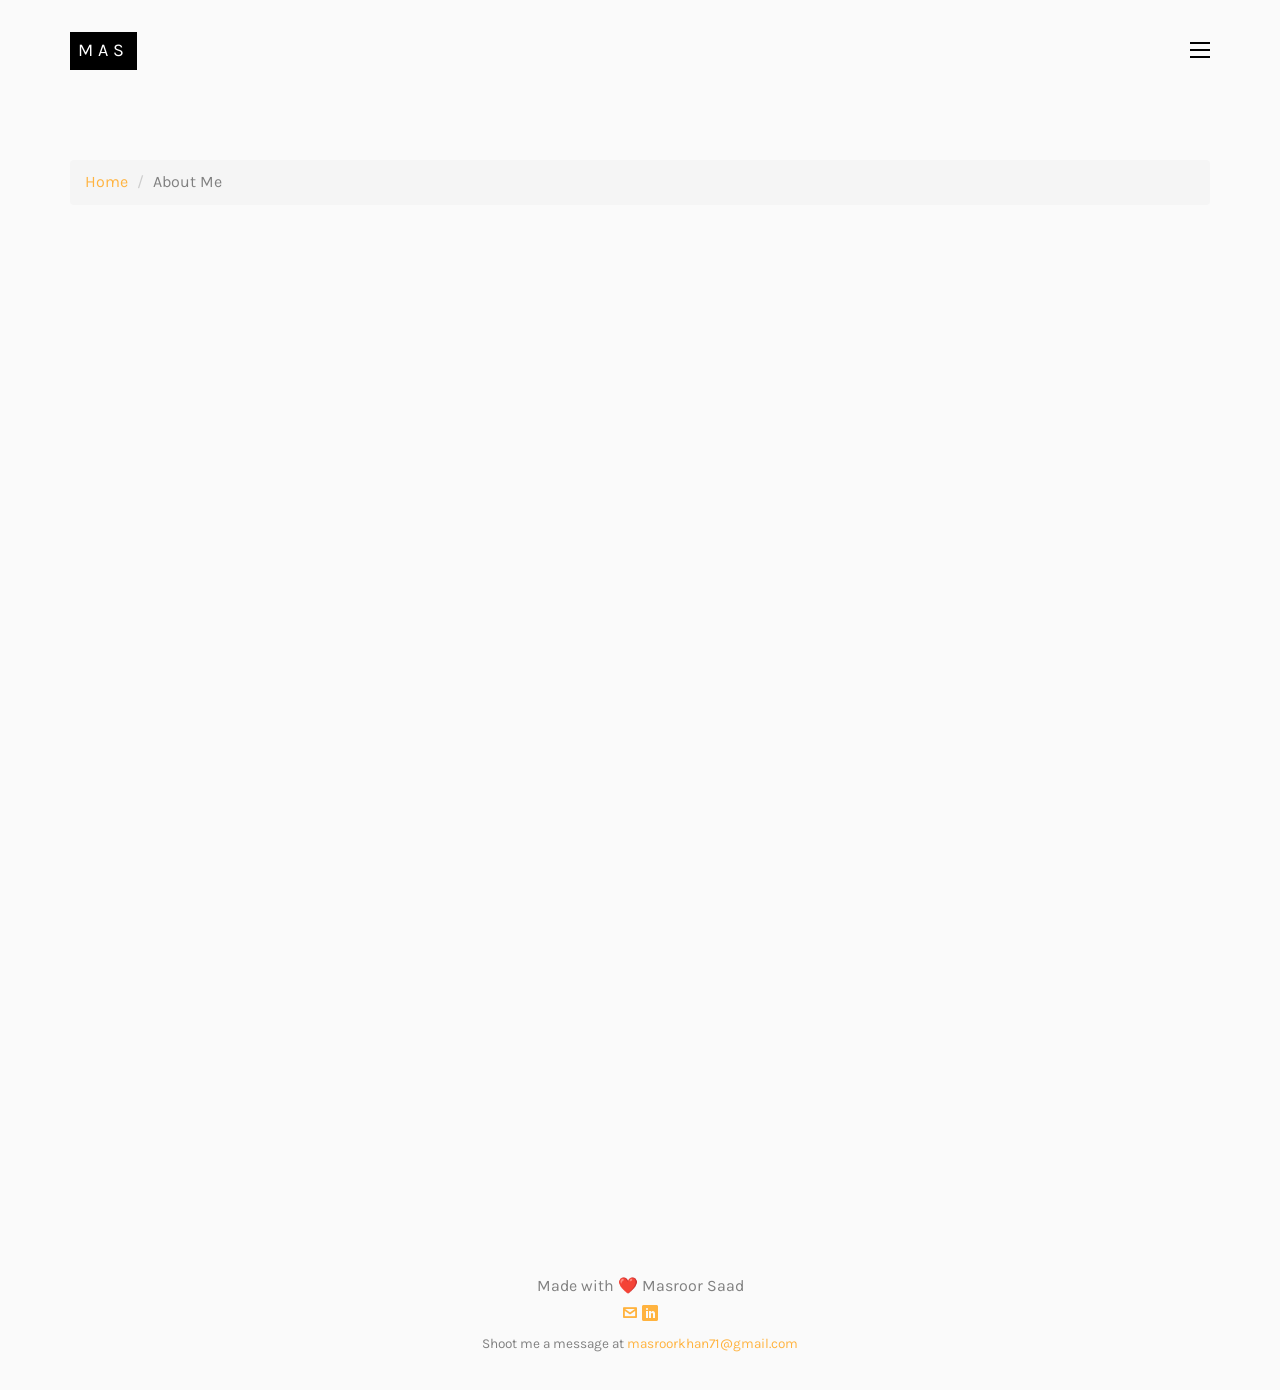
==== commit b56d7d30: "New URLS" ====
--- a/about.html
+++ b/about.html
@@ -1,52 +1,52 @@
 <!DOCTYPE HTML>
 <html>
 	<head>
-	<meta charset="utf-8">
-	<meta http-equiv="X-UA-Compatible" content="IE=edge">
-	<title>Masroor Portfolio</title>
-	<meta name="viewport" content="width=device-width, initial-scale=1">
-	<meta name="description" content="" />
-	<meta name="keywords" content="" />
-	<meta name="author" content="" />
+		<meta charset="utf-8">
+		<meta http-equiv="X-UA-Compatible" content="IE=edge">
+		<title>Masroor - About Me</title>
+		<meta name="viewport" content="width=device-width, initial-scale=1">
+		<meta name="description" content="" />
+		<meta name="keywords" content="" />
+		<meta name="author" content="" />
 
-  <!-- Facebook and Twitter integration -->
-	<meta property="og:title" content=""/>
-	<meta property="og:image" content=""/>
-	<meta property="og:url" content=""/>
-	<meta property="og:site_name" content=""/>
-	<meta property="og:description" content=""/>
-	<meta name="twitter:title" content="" />
-	<meta name="twitter:image" content="" />
-	<meta name="twitter:url" content="" />
-	<meta name="twitter:card" content="" />
+	  <!-- Facebook and Twitter integration -->
+		<meta property="og:title" content=""/>
+		<meta property="og:image" content=""/>
+		<meta property="og:url" content=""/>
+		<meta property="og:site_name" content=""/>
+		<meta property="og:description" content=""/>
+		<meta name="twitter:title" content="" />
+		<meta name="twitter:image" content="" />
+		<meta name="twitter:url" content="" />
+		<meta name="twitter:card" content="" />
 
-	<!-- Place favicon.ico and apple-touch-icon.png in the root directory -->
-	<link rel="shortcut icon" href="favicon.ico">
+		<!-- Place favicon.ico and apple-touch-icon.png in the root directory -->
+		<link rel="shortcut icon" href="favicon.ico">
 
-	<link href="https://fonts.googleapis.com/css?family=Karla:400,700" rel="stylesheet">
-	<link href="https://fonts.googleapis.com/css?family=Playfair+Display:400,400i,700" rel="stylesheet">
-	
-	<!-- Animate.css -->
-	<link rel="stylesheet" href="css/animate.css">
-	<!-- Icomoon Icon Fonts-->
-	<link rel="stylesheet" href="css/icomoon.css">
-	<!-- Bootstrap  -->
-	<link rel="stylesheet" href="css/bootstrap.css">
-	<!-- Owl Carousel -->
-	<link rel="stylesheet" href="css/owl.carousel.min.css">
-	<link rel="stylesheet" href="css/owl.theme.default.min.css">
-	<!-- Magnific Popup -->
-	<link rel="stylesheet" href="css/magnific-popup.css">
+		<link href="https://fonts.googleapis.com/css?family=Karla:400,700" rel="stylesheet">
+		<link href="https://fonts.googleapis.com/css?family=Playfair+Display:400,400i,700" rel="stylesheet">
+		
+		<!-- Animate.css -->
+		<link rel="stylesheet" href="css/animate.css">
+		<!-- Icomoon Icon Fonts-->
+		<link rel="stylesheet" href="css/icomoon.css">
+		<!-- Bootstrap  -->
+		<link rel="stylesheet" href="css/bootstrap.css">
+		<!-- Owl Carousel -->
+		<link rel="stylesheet" href="css/owl.carousel.min.css">
+		<link rel="stylesheet" href="css/owl.theme.default.min.css">
+		<!-- Magnific Popup -->
+		<link rel="stylesheet" href="css/magnific-popup.css">
 
-	<link rel="stylesheet" href="css/style.css">
+		<link rel="stylesheet" href="css/style.css">
 
 
-	<!-- Modernizr JS -->
-	<script src="js/modernizr-2.6.2.min.js"></script>
-	<!-- FOR IE9 below -->
-	<!--[if lt IE 9]>
-	<script src="js/respond.min.js"></script>
-	<![endif]-->
+		<!-- Modernizr JS -->
+		<script src="js/modernizr-2.6.2.min.js"></script>
+		<!-- FOR IE9 below -->
+		<!--[if lt IE 9]>
+		<script src="js/respond.min.js"></script>
+		<![endif]-->
 
 	</head>
 	<body>
@@ -59,10 +59,21 @@
 
 		<div id="colorlib-about">
 			<div class="container">
-				<div class="row text-center">
+				<!-- <div class="row text-center">
 					<h2 class="bold">About</h2>
-				</div>
-				<div class="row row-padded-bottom">
+				</div> -->
+			
+
+				<ul class="breadcrumb">
+				  <li><a href="index.html">Home</a></li>
+				  <li>About Me</li>
+				</ul>
+
+				<div style="position: relative; padding-bottom: 75%; height: 0;"><iframe src="https://www.loom.com/embed/0c9c77c824294458826b18777b37865b" frameborder="0" webkitallowfullscreen mozallowfullscreen allowfullscreen style="position: absolute; top: 0; left: 0; width: 100%; height: 60%;"></iframe></div>
+
+
+
+				<!-- <div class="row row-padded-bottom">
 					<div class="col-md-5 animate-box">
 						<img class="img-responsive about-img" src="images/about.jpg" alt="html5 bootstrap template by colorlib.com">
 					</div>
@@ -95,7 +106,7 @@
 					<div class="col-md-4 animate-box">
 						<p>The Big Oxmox advised her not to do so, because there were thousands of bad Commas, wild Question Marks and devious Semikoli, but the Little Blind Text didn’t listen. She packed her seven versalia, put her initial into the belt and made herself on the way.</p>
 					</div>
-				</div>
+				</div> -->
 			</div>
 		</div>
 
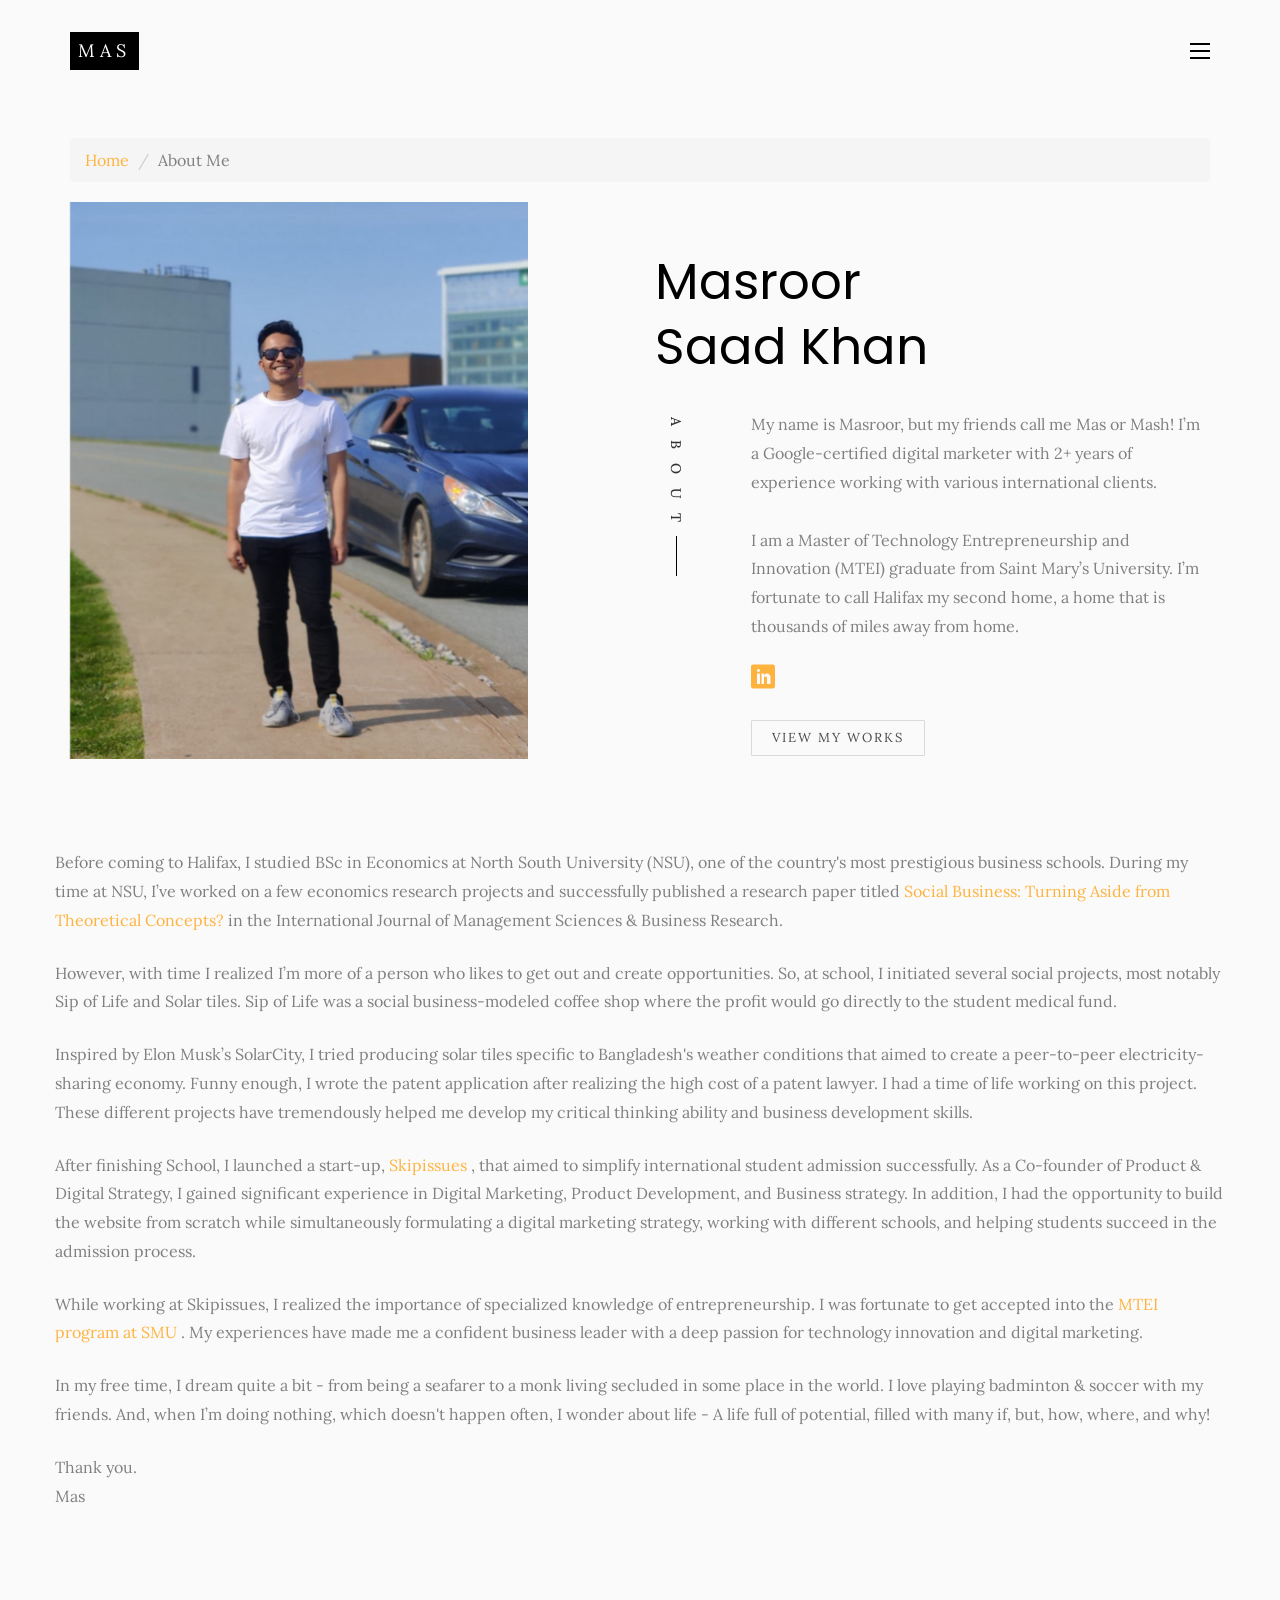
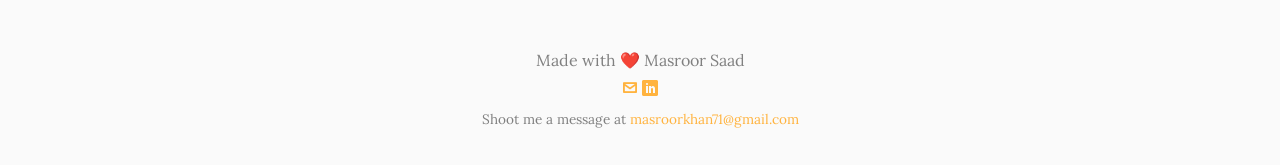
==== commit 4867bcf0: "Oct 30" ====
--- a/about.html
+++ b/about.html
@@ -3,7 +3,7 @@
 	<head>
 		<meta charset="utf-8">
 		<meta http-equiv="X-UA-Compatible" content="IE=edge">
-		<title>Masroor - About Me</title>
+		<title>Masroor - About Me </title>
 		<meta name="viewport" content="width=device-width, initial-scale=1">
 		<meta name="description" content="" />
 		<meta name="keywords" content="" />
@@ -21,8 +21,11 @@
 		<meta name="twitter:card" content="" />
 
 		<!-- Place favicon.ico and apple-touch-icon.png in the root directory -->
-		<link rel="shortcut icon" href="favicon.ico">
-
+		<link rel="shortcut icon" href="fun.svg">
+		<link rel="preconnect" href="https://fonts.googleapis.com">
+		<link rel="preconnect" href="https://fonts.gstatic.com" crossorigin>
+		<link href="https://fonts.googleapis.com/css2?family=Lora&family=Poppins&display=swap" rel="stylesheet">
+		
 		<link href="https://fonts.googleapis.com/css?family=Karla:400,700" rel="stylesheet">
 		<link href="https://fonts.googleapis.com/css?family=Playfair+Display:400,400i,700" rel="stylesheet">
 		
@@ -47,7 +50,16 @@
 		<!--[if lt IE 9]>
 		<script src="js/respond.min.js"></script>
 		<![endif]-->
+				
+		<script async src="https://www.googletagmanager.com/gtag/js?id=G-8E8B5TLXJT"></script>
+		<script>
+		  window.dataLayer = window.dataLayer || [];
+		  function gtag(){dataLayer.push(arguments);}
+		  gtag('js', new Date());
 
+		  gtag('config', 'G-8E8B5TLXJT');
+		</script>
+		
 	</head>
 	<body>
 
@@ -69,13 +81,10 @@
 				  <li>About Me</li>
 				</ul>
 
-				<div style="position: relative; padding-bottom: 75%; height: 0;"><iframe src="https://www.loom.com/embed/0c9c77c824294458826b18777b37865b" frameborder="0" webkitallowfullscreen mozallowfullscreen allowfullscreen style="position: absolute; top: 0; left: 0; width: 100%; height: 60%;"></iframe></div>
 
-
-
-				<!-- <div class="row row-padded-bottom">
+				<div class="row row-padded-bottom">
 					<div class="col-md-5 animate-box">
-						<img class="img-responsive about-img" src="images/about.jpg" alt="html5 bootstrap template by colorlib.com">
+						<img class="img-responsive about-img" src="images/mass.png" alt="html5 bootstrap template by colorlib.com">
 					</div>
 					<div class="col-md-6 col-md-push-1 animate-box">
 						<div class="about-desc">
@@ -84,31 +93,33 @@
 								<div class="rotate">
 									<h2 class="heading">About</h2>
 								</div>
-								<p>A small river named Duden <a href="#">flows by their place</a> and supplies it with the necessary regelialia. It is a paradisematic country, in which roasted parts of sentences fly into your mouth. Even the all-powerful Pointing has no control about the blind texts it is an almost unorthographic life.</p>
+								<p>My name is Masroor, but my friends call me Mas or Mash! I’m a Google-certified digital marketer with 2+ years of experience working with various international clients. <br><br>I am a Master of Technology Entrepreneurship and Innovation (MTEI) graduate from Saint Mary’s University. I’m fortunate to call Halifax my second home, a home that is thousands of miles away from home.</p>
 								<p class="colorlib-social-icons">
-									<a href="#"><i class="icon-facebook4"></i></a>
-									<a href="#"><i class="icon-twitter3"></i></a>
-									<a href="#"><i class="icon-googleplus"></i></a>
-									<a href="#"><i class="icon-dribbble2"></i></a>
+									<a href="#"><i class="icon-linkedin"></i></a>
 								</p>
 								<p><a href="work.html" class="btn btn-primary btn-outline">View My Works</a></p>
 							</div>
 						</div>
 					</div>
 				</div>
-				<div class="row">
-					<div class="col-md-4 animate-box">
-						<p>The Big Oxmox advised her not to do so, because there were thousands of bad Commas, wild Question Marks and devious Semikoli, but the Little Blind Text didn’t listen. She packed her seven versalia, put her initial into the belt and made herself on the way.</p>
-					</div>
-					<div class="col-md-4 animate-box">
-						<p>The Big Oxmox advised her not to do so, because there were thousands of bad Commas, wild Question Marks and devious Semikoli, but the Little Blind Text didn’t listen. She packed her seven versalia, put her initial into the belt and made herself on the way.</p>
-					</div>
-					<div class="col-md-4 animate-box">
-						<p>The Big Oxmox advised her not to do so, because there were thousands of bad Commas, wild Question Marks and devious Semikoli, but the Little Blind Text didn’t listen. She packed her seven versalia, put her initial into the belt and made herself on the way.</p>
-					</div>
-				</div> -->
+				<div class="row animate-box">
+
+					<p>Before coming to Halifax, I studied BSc in Economics at North South University (NSU), one of the country's most prestigious business schools. During my time at NSU, I&rsquo;ve worked on a few economics research projects and successfully published a research paper titled <a href="https://papers.ssrn.com/sol3/papers.cfm?abstract_id=3216463" target="_blank"> Social Business: Turning Aside from Theoretical Concepts? </a> in the International Journal of Management Sciences &amp; Business Research.&nbsp;</p>
+					<p>However, with time I realized I&rsquo;m more of a person who likes to get out and create opportunities. So, at school, I initiated several social projects, most notably Sip of Life and Solar tiles. Sip of Life was a social business-modeled coffee shop where the profit would go directly to the student medical fund.&nbsp;</p>
+					<p>Inspired by Elon Musk&rsquo;s SolarCity, I tried producing solar tiles specific to Bangladesh's weather conditions that aimed to create a peer-to-peer electricity-sharing economy. Funny enough, I wrote the patent application after realizing the high cost of a patent lawyer. I had a time of life working on this project. These different projects have tremendously helped me develop my critical thinking ability and business development skills.&nbsp;</p>
+
+					<p>After finishing School, I launched a start-up, <a href = "work-skipissues.html"> Skipissues </a>, that aimed to simplify international student admission successfully. As a Co-founder of Product &amp; Digital Strategy, I gained significant experience in Digital Marketing, Product Development, and Business strategy. In addition, I had the opportunity to build the website from scratch while simultaneously formulating a digital marketing strategy, working with different schools, and helping students succeed in the admission process.&nbsp;</p>
+					<p>While working at Skipissues, I realized the importance of specialized knowledge of entrepreneurship. I was fortunate to get accepted into the <a href="https://www.smu.ca/academics/sobey/master-technology-entrepreneurship-innovation.html" target="_blank"> MTEI program at SMU </a>. My experiences have made me a confident business leader with a deep passion for technology innovation and digital marketing.&nbsp;</p>
+					<p>In my free time, I dream quite a bit - from being a seafarer to a monk living secluded in some place in the world. I love playing badminton &amp; soccer with my friends. And, when I&rsquo;m doing nothing, which doesn't happen often, I wonder about life - A life full of potential, filled with many if, but, how, where, and why!&nbsp;</p>
+					<p>Thank you.<br>Mas</p>
+				
+
+				</div>
 			</div>
 		</div>
+				<!-- <div style="position: relative; padding-bottom: 75%; height: 0;"><iframe src="https://www.loom.com/embed/0c9c77c824294458826b18777b37865b" frameborder="0" webkitallowfullscreen mozallowfullscreen allowfullscreen style="position: absolute; top: 0; left: 0; width: 100%; height: 60%;"></iframe></div>
+ -->
+
 
 
 	
--- a/css/style.css
+++ b/css/style.css
@@ -12,7 +12,7 @@
 *
 * ======================================================= */
 body {
-  font-family: "Karla", Arial, sans-serif;
+  font-family: 'Lora', serif;
   line-height: 1.8;
   font-size: 16px;
   font-weight: 400;
@@ -47,7 +47,7 @@
 p, span {
   margin-bottom: 1.5em;
   font-weight: 400;
-  font-family: "Karla", Arial, sans-serif; }
+  font-family: 'Lora', serif; }
 
 ul, ol {
   display: block;
@@ -59,7 +59,7 @@
 
 h1, h2, h3, h4, h5, h6 {
   color: rgba(0, 0, 0, 0.8);
-  font-family: "Playfair Display", Georgia, serif;
+  font-family: 'Poppins', sans-serif;
   margin: 0 0 30px 0; }
 
 ::-webkit-selection {
@@ -72,7 +72,7 @@
 
 ::selection {
   color: #fcfcfc;
-  background: #b7c2c2; }
+  background: #FFB33F; }
 
 #colorlib-page {
   position: relative;
@@ -335,7 +335,7 @@
 #colorlib-progress,
 #colorlib-contact,
 #colorlib-about {
-  padding: 10em 0;
+  padding: 5em 0;
   clear: both;
   position: relative; }
   @media screen and (max-width: 768px) {
@@ -354,7 +354,7 @@
   top: .4em;
   left: -50px; }
   .rotate .heading {
-    font-family: "Karla", Arial, sans-serif;
+    font-family: 'Lora', serif;
     font-size: 14px;
     text-transform: uppercase;
     letter-spacing: 1em;
@@ -387,7 +387,7 @@
       margin-bottom: 0;
       color: #000;
       font-size: 50px;
-      font-family: "Playfair Display", Georgia, serif; }
+      font-family: 'Poppins', sans-serif; }
   .about-desc .desc {
     padding-left: 6em;
     position: relative; }
@@ -396,7 +396,7 @@
     top: 7px;
     left: 30px; }
     .about-desc .rotate .heading {
-      font-family: "Karla", Arial, sans-serif;
+      font-family: 'Lora', serif;
       font-size: 14px;
       text-transform: uppercase;
       letter-spacing: 1em;
@@ -689,7 +689,7 @@
 .services {
   margin-bottom: 4em; }
   .services h3 {
-    font-family: "Karla", Arial, sans-serif;
+    font-family: 'Lora', serif;
     font-size: 16px;
     text-transform: uppercase;
     font-weight: 700; }
@@ -859,7 +859,7 @@
       .article .blog-img .link .read {
         display: table-cell;
         vertical-align: middle;
-        font-family: "Karla", Arial, sans-serif;
+        font-family:'Lora', serif;
         color: #fff;
         font-size: 12px;
         text-transform: uppercase;
@@ -937,11 +937,11 @@
 .testimony blockquote {
   border: none; }
   .testimony blockquote p {
-    font-family: "Playfair Display", Georgia, serif;
+    font-family: 'Poppins', sans-serif;
     color: #000;
     font-size: 30px; }
   .testimony blockquote span {
-    font-family: "Playfair Display", Georgia, serif;
+    font-family: 'Poppins', sans-serif;
     color: #000;
     font-size: 30px; }
 
@@ -1313,3 +1313,9 @@
 
 .js .animate-box {
   opacity: 0; }
+
+table, th, td {
+  border: 1px solid black;
+  border-radius: 10px;
+  padding: 10px;
+}
